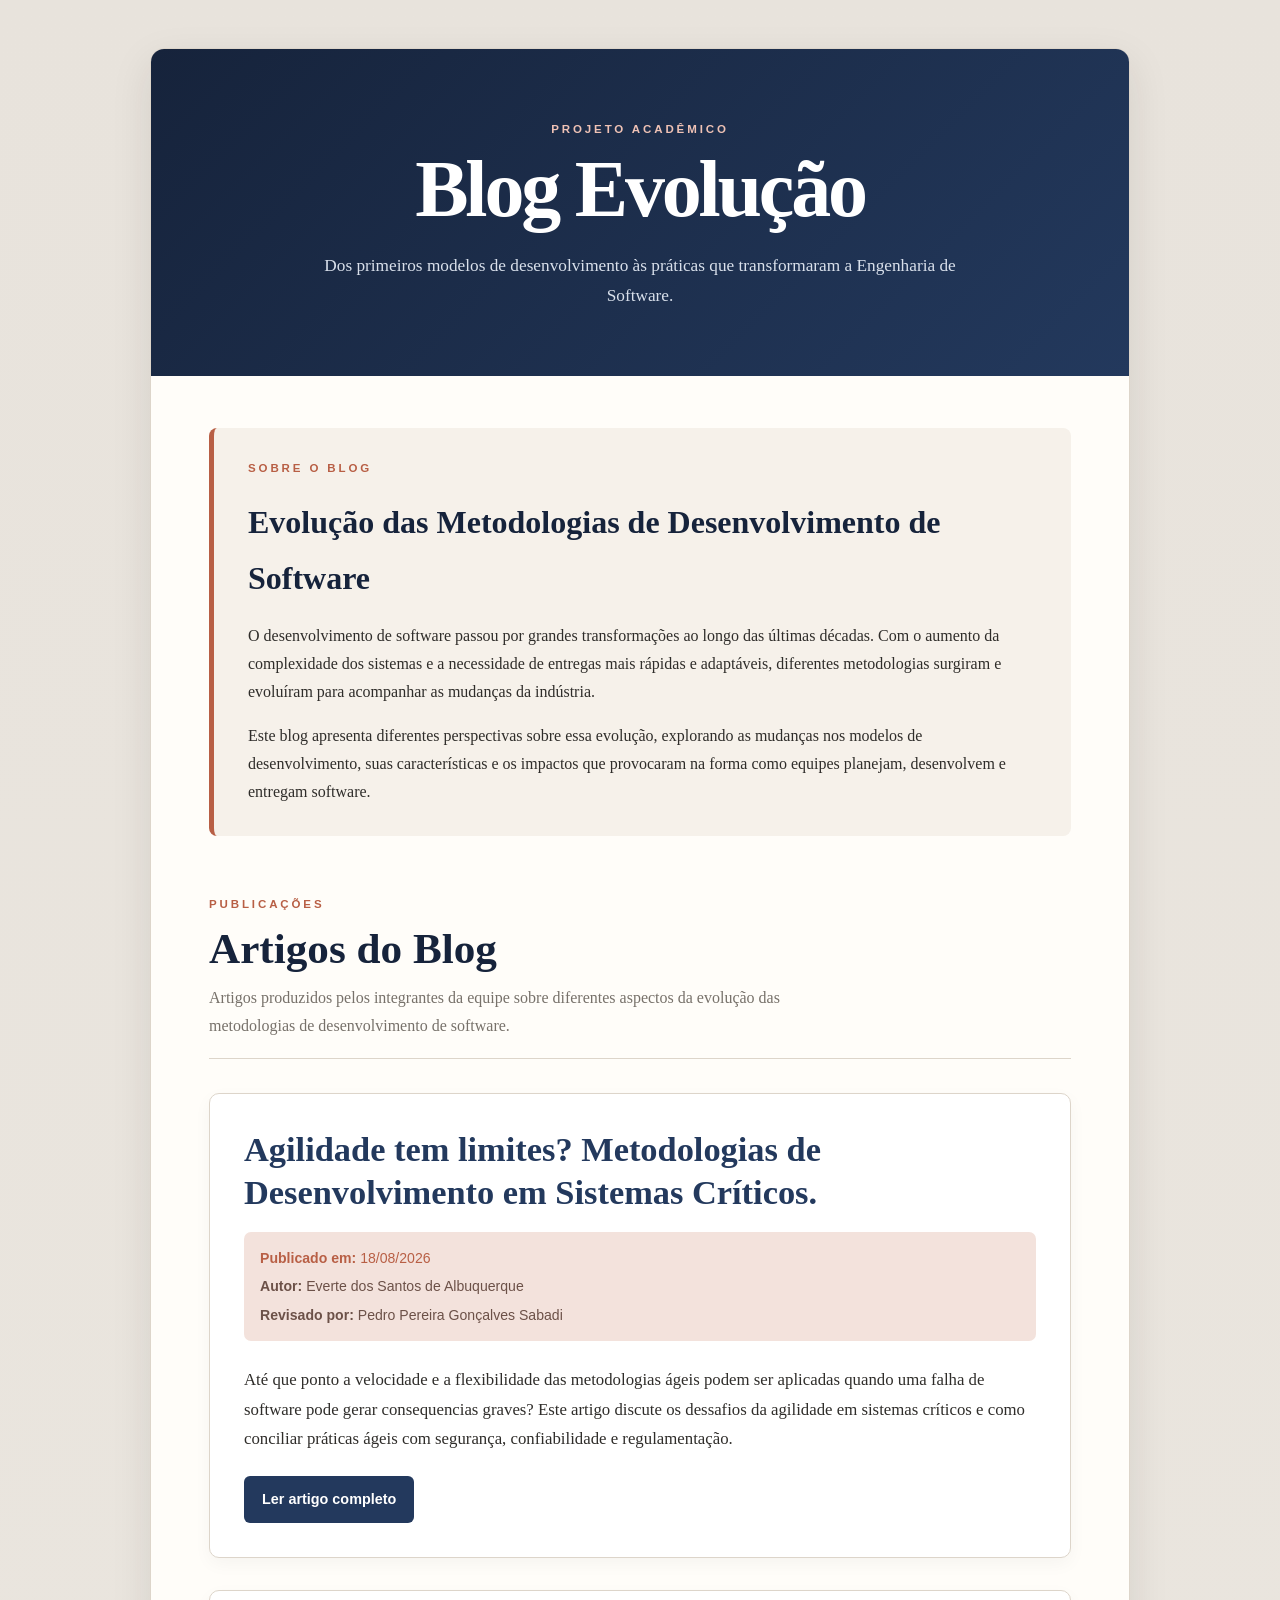
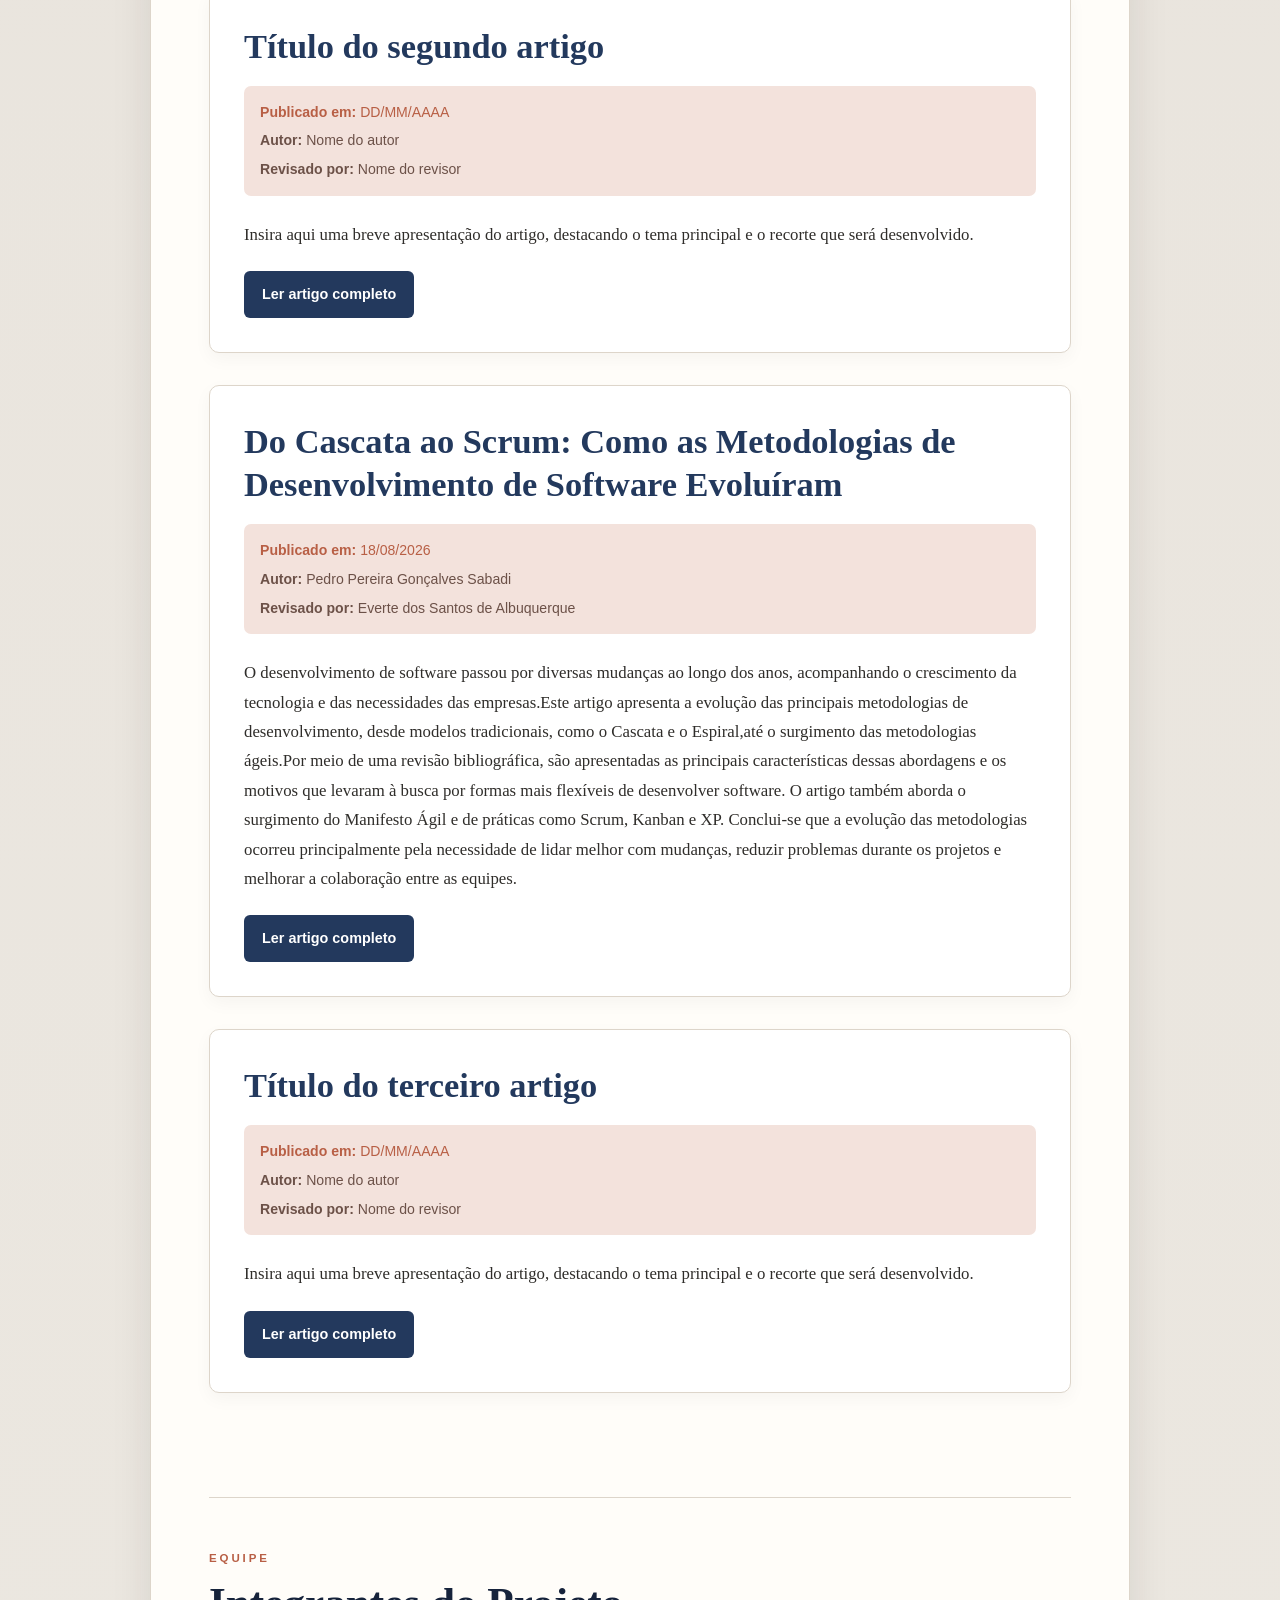
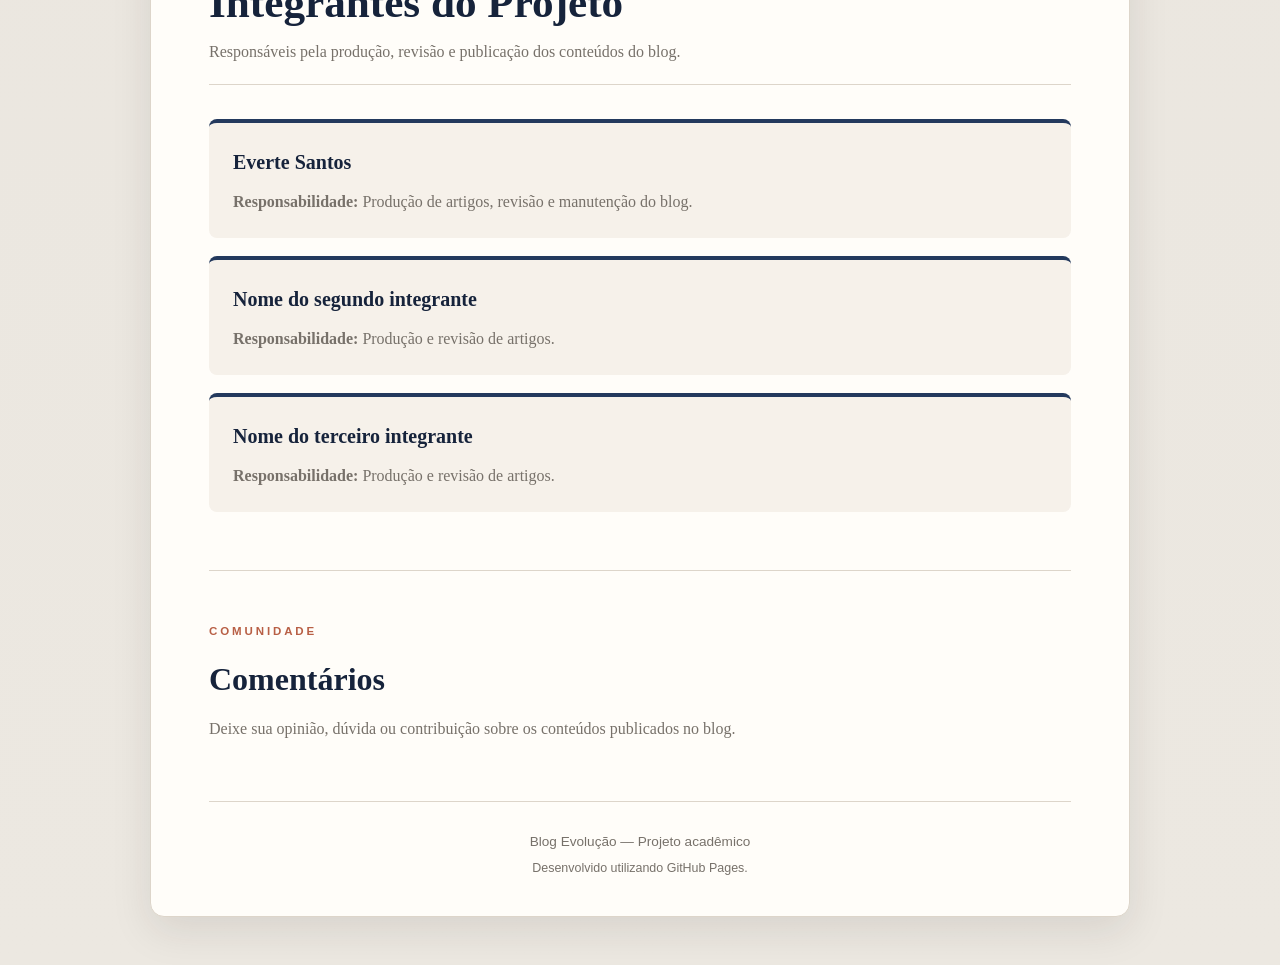
==== index.html @ e7ef8029 "Primeiro artigo" ====
<!DOCTYPE html>
<html lang="pt-BR">
<head>
    <meta charset="UTF-8">

    <meta
        name="viewport"
        content="width=device-width, initial-scale=1.0"
    >

    <meta
        name="description"
        content="Blog acadêmico sobre a evolução das metodologias de desenvolvimento de software."
    >

    <title>Blog Evolução</title>

    <link rel="stylesheet" href="style.css">
</head>

<body>

    <section class="bloco">

        <!-- CABEÇALHO PRINCIPAL -->

        <header class="cabecalho-principal">

            <p class="categoria">
                Projeto Acadêmico
            </p>

            <h1>
                Blog Evolução
            </h1>

            <p class="subtitulo">
                Dos primeiros modelos de desenvolvimento às práticas que
                transformaram a Engenharia de Software.
            </p>

        </header>


        <!-- SOBRE O BLOG -->

        <section class="resumo-blog">

            <p class="categoria">
                Sobre o Blog
            </p>

            <h2>
                Evolução das Metodologias de Desenvolvimento de Software
            </h2>

            <p>
                O desenvolvimento de software passou por grandes transformações
                ao longo das últimas décadas. Com o aumento da complexidade dos
                sistemas e a necessidade de entregas mais rápidas e adaptáveis,
                diferentes metodologias surgiram e evoluíram para acompanhar
                as mudanças da indústria.
            </p>

            <p>
                Este blog apresenta diferentes perspectivas sobre essa evolução,
                explorando as mudanças nos modelos de desenvolvimento, suas
                características e os impactos que provocaram na forma como
                equipes planejam, desenvolvem e entregam software.
            </p>

        </section>


        <!-- PUBLICAÇÕES -->

        <section class="publicacoes">

            <div class="titulo-secao">

                <p class="categoria">
                    Publicações
                </p>

                <h2>
                    Artigos do Blog
                </h2>

                <p>
                    Artigos produzidos pelos integrantes da equipe sobre
                    diferentes aspectos da evolução das metodologias de
                    desenvolvimento de software.
                </p>

            </div>


            <!-- ARTIGO 1 -->

            <article class="artigo">

                <h3>
                    Agilidade tem limites? Metodologias de Desenvolvimento em Sistemas Críticos.
                </h3>

                <div class="dados-publicacao">

                    <p class="data-publicacao">
                        <strong>Publicado em:</strong>
                        18/08/2026
                    </p>

                    <p>
                        <strong>Autor:</strong>
                        Everte dos Santos de Albuquerque
                    </p>

                    <p>
                        <strong>Revisado por:</strong>
                        Pedro Pereira Gonçalves Sabadi
                    </p>

                </div>

                <p class="resumo-artigo">
                    Até que ponto a velocidade e a flexibilidade das metodologias ágeis podem ser aplicadas 
                    quando uma falha de software pode gerar consequencias graves? Este artigo discute os dessafios
                    da agilidade em sistemas críticos e como conciliar práticas ágeis com segurança,
                    confiabilidade e regulamentação.
                </p>


                <details class="artigo-expansivel">

                    <summary>
                        Ler artigo completo
                    </summary>

                    <div class="conteudo-artigo">

                        <h4>Introdução</h4>

                        <p>
                            
                        </p>

                        <p>
                            O desenvolvimento de software foi transformado pelas metodologias ágeis ao propor ciclos
                            menores, colaboração entre equipes, entregas frequentes e maior capacidade de adaptação.
                            Todavia, quando falamos de sistemas críticos, há uma questão importante: até que ponto é
                            possível priorizar agilidade quando uma falha pode provocar consequências graves?

                            Sistemas presentes em aeronaves, equipamentos médicos, automóveis e infraestruturas industriais
                            exigem altos níveis de segurança e confiabilidade. Nesses contextos, ter uma entrega rápida não
                            é suficiente. É necessário analisar mudanças, realizar testes e documentação de acordo com o risco envolvido.
                        </p>


                        <h4>Do que são sistemas críticos?</h4>

                        <p>
                            São aqueles cuja falha pode causar consequências graves, como danos físicos, ambientais e econômicos.
                            Softwares responsáveis pelo controle de aeronaves, dispositivos médicos, sistemas ferroviários e determinadas
                            funções de veículos são alguns exemplos.
                        </p>

                        <p>
                            Heager e Nielse (2018) destacam aplicações como bombas de insulina, sistemas de controle de voo, airbags e sistemas
                            ferroviários quando o assunto é desenvolvimento de software crítico.

                            A diferença principal está nas consequências de uma falha. Quando um aplicativo comum apresenta erro, o usuário pode
                            enfrentar incovenientes ou perda de dados. Já em um sistema crítico, um erro pode colocar equipamentos, operações e até
                            vidas em risco. Por isso, confiabilidade, segurança e gerenciamento de riscos tornam-se requisitos fundamentais.
                        </p>

                        <h4>Agilidade e sistems críticos</h4>
                        
                        <p>
                            O Manifesto Ágil, publicado em 2001, estabeleceu valores como colaboração, adaptação às mudanças e entrega de software
                            funcionando. Princípios que contribuíram para tornar mais felxível e responsivo o desenvolvimento.

                            Porém, existem uma interpretação equivocada de que ser ágil significa simplesmente desenvolver mais rápido, ter pouca documentação
                            ou reduzir etapas do processo. O próprio Manifesto Ágil não determina a eliminação da documentação, mas valoriza o software funcionando
                            mais do que documentação abrangente.

                            Em sistemas críticos, essa distinção é fundamental. Qualquer alteração, aparentemente pequena pode exigir novos testes, análise de impacto
                            e atualiação de documentos.

                            Heager e Nielsen (2018), identificaram desafios principalmente relacionados a documentação de requisitos, ciclo de vida e testes ao analisarem
                            a aplicação do desenvolvimento ágil em sistemas críticos.

                            Isso gera um importante conflito: enquanto a agilidade busca facilitar mudanças e entrega frequentes, sistemas críticos exigem controle rigoroso
                            para garantir que essas mudanças não introduzam novos riscos.
                            
                        </p>

                        <h4>Segurança, normas e regulamentações</h4>

                        <p>
                            O desenvolvimento de sistemas críticos também precisa considerar normas específicas de cada setor.

                            Na aviação, a DO-178C estabelece diretrizes relacionadas ao desenvolvimento de software utilizado em sistemas e equipmanetos aeronáuticos. Na indústria
                            de automóveis, a ISO 26262 trata da segurança funcional de sistemas elétricos e eletrônicos em veículos.

                            Na área médica, a IEC 62304 estabelece processos para o ciclo de vida de software de dispositivos médicos, enquanto a IEC 61508 aborda segurança funcional
                            de sistemas elétricos, eletrônicos e eletrônicos programáveis relacionados à segurança. 

                            Essas exigências mostram por que uma metodologia utilizada em um sistema convencional não pode simplesmente ser transportada sem adaptações, para um ambiente
                            crítico
                        </p>


                        <h4>Conclusão</h4>

                        <p>
                            Ter métodos ágeis trouxe um importante avanço para a Engenharia de Software, principalmente em relação à adaptação, colaboração e desenvolvimento incremental.
                            Entretanto, sistmas críticos possuem características que exigem cuidados adicionais.

                            Isso não significa abandonar completamente a agilidade. Uma alternatinva é adptar suas práticas e combiná-las com processos rigorosos de segurança, validação e
                            documentação.

                            Portanto, a agilidade possui limites. Limites que aparecem quando a velocidade e flexibilidade começam a ameaçar características essenciais do sistema.
                            Em ambientes críticos, ser ágil é importante, mas ser seguro é indispensável.
                        </p>

                    </div>


                    <!-- REFERÊNCIAS -->

                    <div class="referencias-artigo">

                        <h4>
                            Referências
                        </h4>

                        <ol>

                            <li>
                            BECK, Kent et al. Manifesto for Agile Software Development. 2001. 
                            Manifesto for Agile Software Development.
                            </li>

                            <li>
                               HEEAGER, Lise Tordrup; NIELSEN, Peter Axel. A conceptual model of agile software 
                                development in a safety-critical context: A systematic literature review. Information 
                                and Software Technology, v. 103, p. 22–39, 2018. DOI: 10.1016/j.infsof.2018.06.004.
                            </li>

                        </ol>

                    </div>

                </details>

            </article>


            <!-- ARTIGO 2 -->

            <article class="artigo">

                <h3>
                    Título do segundo artigo
                </h3>

                <div class="dados-publicacao">

                    <p class="data-publicacao">
                        <strong>Publicado em:</strong>
                        DD/MM/AAAA
                    </p>

                    <p>
                        <strong>Autor:</strong>
                        Nome do autor
                    </p>

                    <p>
                        <strong>Revisado por:</strong>
                        Nome do revisor
                    </p>

                </div>

                <p class="resumo-artigo">
                    Insira aqui uma breve apresentação do artigo, destacando
                    o tema principal e o recorte que será desenvolvido.
                </p>


                <details class="artigo-expansivel">

                    <summary>
                        Ler artigo completo
                    </summary>

                    <div class="conteudo-artigo">

                        <h4>Introdução</h4>

                        <p>
                            Aqui começa o conteúdo completo do segundo artigo.
                        </p>

                        <p>
                            O texto poderá ser organizado utilizando diferentes
                            subtítulos para facilitar a leitura.
                        </p>


                        <h4>Desenvolvimento</h4>

                        <p>
                            Nesta área serão apresentadas as discussões,
                            explicações e análises relacionadas ao tema
                            desenvolvido pelo autor.
                        </p>

                        <p>
                            Também poderão ser utilizados exemplos, listas,
                            citações e outros elementos.
                        </p>


                        <h4>Conclusão</h4>

                        <p>
                            A conclusão deverá apresentar uma síntese das ideias
                            desenvolvidas durante o artigo.
                        </p>

                    </div>


                    <!-- REFERÊNCIAS -->

                    <div class="referencias-artigo">

                        <h4>
                            Referências
                        </h4>

                        <ol>

                            <li>
                                SOBRENOME, Nome.
                                <em>Título da obra</em>.
                                Local: Editora, ano.
                            </li>

                            <li>
                                SOBRENOME, Nome.
                                <em>Título da obra ou artigo</em>.
                                Disponível em: endereço da fonte.
                                Acesso em: DD mês AAAA.
                            </li>

                        </ol>

                    </div>

                </details>

            </article>


            <!-- ARTIGO 4 -->

            <article class="artigo">

                <h3>
                    Do Cascata ao Scrum: Como as Metodologias de Desenvolvimento de Software Evoluíram
                </h3>

                <div class="dados-publicacao">

                    <p class="data-publicacao">
                        <strong>Publicado em:</strong>
                        18/08/2026
                    </p>

                    <p>
                        <strong>Autor:</strong>
                        Pedro Pereira Gonçalves Sabadi
                    </p>

                    <p>
                        <strong>Revisado por:</strong>
                        Everte dos Santos de Albuquerque
                    </p>

                </div>

                <p class="resumo-artigo">
                    O desenvolvimento de software passou por diversas mudanças ao longo dos anos, acompanhando o 
                    crescimento da tecnologia e das necessidades das empresas.Este artigo apresenta a evolução das
                    principais metodologias de desenvolvimento, desde modelos tradicionais, como o Cascata e
                    o Espiral,até o surgimento das metodologias ágeis.Por meio de uma revisão bibliográfica, são
                    apresentadas as principais características dessas abordagens e os motivos que levaram à busca
                    por formas mais flexíveis de desenvolver software. O artigo também aborda o surgimento do
                    Manifesto Ágil e de práticas como Scrum, Kanban e XP. Conclui-se que a evolução das metodologias
                    ocorreu principalmente pela necessidade de lidar melhor com mudanças, reduzir problemas durante
                    os projetos e melhorar a colaboração entre as equipes.
                    
                </p>


                <details class="artigo-expansivel">

                    <summary>
                        Ler artigo completo
                    </summary>

                    <div class="conteudo-artigo">

                        <h4>Introdução</h4>

                        <p>
                            Você já parou para pensar em como os softwares eram desenvolvidos antes de existirem Scrum, Kanban e outras metodologias ágeis?
                            Hoje estamos acostumados a receber atualizações frequentes em aplicativos, sites e sistemas.
                            Mas o desenvolvimento de software nem sempre funcionou dessa maneira.Com o crescimento da tecnologia, ficou cada vez mais importante encontrar formas de organizar melhor o desenvolvimento de sistemas.
                            Foi nesse contexto que diferentes metodologias começaram a surgir, cada uma tentando resolver problemas encontrados nas anteriores.
                            Neste post, vamos entender um pouco dessa evolução e descobrir como saímos de modelos mais rígidos até chegar às metodologias ágeis.
                            
                        </p>

                        
                        <h4>Quando desenvolver software era seguir um plano</h4>

                        <p>
                            Nos primeiros anos da Engenharia de Software, uma das principais preocupações
                            era organizar o desenvolvimento de maneira previsível.Uma das abordagens que
                            ganhou destaque foi o Modelo Cascata.
                            
                            A ideia era relativamente simples: o projeto seguia uma sequência de etapas.
                            Primeiro acontecia o levantamento dos requisitos, depois o projeto, a 
                            implementação, os testes e, por fim, a entrega.
                            
                            Esse modelo ajudou a trazer organização para o desenvolvimento de software. O problema
                            aparecia quando alguma coisa precisava mudar no meio do projeto. Imagine uma empresa que
                            passa meses desenvolvendo um sistema e, perto da entrega, percebe que uma das funcionalidades
                            precisa ser modificada.
                            
                            Em um processo muito rígido, essa mudança pode gerar retrabalho e
                            aumentar o custo do projeto. Com o tempo, ficou claro que nem todos os projetos poderiam
                            ser planejados completamente antes de começar o desenvolvimento.
                        </p>

                        <h4>E quando o projeto precisava lidar com riscos?</h4>

                        <p>
                            Uma das respostas para esses problemas foi o Modelo Espiral, apresentado por Barry
                            Boehm em 1988. Diferentemente de uma sequência totalmente linear, o modelo espiral
                            trabalha em ciclos e dá bastante atenção à identificação e ao controle de riscos.
                            
                            A proposta de Boehm era utilizar uma abordagem orientada aos riscos para conduzir
                            o processo de desenvolvimento.Na prática, isso significa que a equipe poderia
                            analisar os principais problemas de um projeto durante seu desenvolvimento, em vez
                            de esperar até o final para descobrir que algo estava errado.

                            Essa ideia foi importante porque mostrou que o desenvolvimento poderia acontecer
                            de maneira mais adaptável.
                            
                        </p>

                        <h4>A grande mudança: o Manifesto Ágil</h4>

                        <p>
                            Mesmo com diferentes modelos sendo desenvolvidos, as necessidades das empresas
                            continuaram mudando. Projetos de software passaram a lidar com requisitos que
                            mudavam rapidamente, clientes que queriam participar mais do desenvolvimento e
                            mercados cada vez mais competitivos.

                            Em 2001, um grupo de profissionais de software se reuniu e criou o Manifesto para
                            Desenvolvimento Ágil de Software. O documento apresentou quatro valores que
                            colocavam maior importância em pessoas e interações, software 
                            funcionando, colaboração com o cliente e capacidade de responder às mudanças.

                            Isso representou uma mudança importante na maneira de pensar o desenvolvimento.
                            A ideia não era simplesmente abandonar planejamento ou documentação. O objetivo
                            era encontrar uma maneira mais flexível de trabalhar, principalmente em projetos
                            nos quais as necessidades poderiam mudar durante o caminho.
                        </p>

                        <h4>Então surgiram Scrum, Kanban e outras abordagens</h4>

                        <p>
                            A partir desse movimento, diferentes formas de aplicar os princípios ágeis
                            ganharam espaço.O Scrum, por exemplo, passou a organizar o trabalho em ciclos
                            chamados Sprints, permitindo que a equipe desenvolva e avalie partes do
                            produto de maneira frequente. Atualmente, Scrum é definido como um framework
                            para lidar com trabalhos complexos, e não como uma metodologia rígida que
                            determina todos os detalhes de como uma equipe deve trabalhar.

                            O Kanban, por outro lado, utiliza uma visualização do fluxo de trabalho para
                            ajudar a equipe a acompanhar o que precisa ser feito, o que está em andamento
                            e o que já foi concluído.

                            Já o Extreme Programming (XP) trouxe práticas voltadas principalmente para a
                            programação e para a qualidade do código.Apesar das diferenças, essas
                            abordagens possuem algo em comum: procuram tornar o desenvolvimento mais
                            adaptável e aproximar a equipe das necessidades reais do projeto.
                        </p>

                        <h4>Afinal, o Cascata deixou de existir?</h4>

                        <p>
                            Não necessariamente, é importante entender que a evolução das metodologias
                            não significa que uma abordagem simplesmente substituiu todas as anteriores.

                            Existem projetos em que requisitos precisam ser definidos com bastante
                            antecedência e mudanças são mais controladas. Nesses casos, uma abordagem
                            mais planejada pode fazer sentido.

                            Em outros projetos, principalmente aqueles em que os requisitos mudam
                            constantemente, uma abordagem ágil pode ser mais adequada.Por isso, conhecer
                            diferentes metodologias é mais importante do que simplesmente escolher a
                            metodologia considerada "mais moderna".
                        </p>

                        <h4>O que essa evolução nos mostra?</h4>

                        <p>
                            A história das metodologias de desenvolvimento de software mostra uma coisa
                            interessante: não existe uma única maneira perfeita de desenvolver software.

                            As metodologias foram evoluindo porque os problemas também mudaram. O Cascata
                            trouxe organização, o Espiral destacou a importância dos riscos e as abordagens
                            ágeis deram mais atenção à colaboração, às mudanças e às entregas frequentes.

                            Hoje, entender essa evolução ajuda quem está começando na área de tecnologia a
                            perceber que desenvolver software não envolve apenas escrever código. 
                            Também énecessário saber planejar, trabalhar em equipe, entender necessidades
                            e adaptar-se quando as coisas mudam.

                            No fim, talvez essa seja a principal lição dessa evolução: boas metodologias
                            não existem apenas para organizar o trabalho, mas para ajudar as pessoas a
                            desenvolverem soluções melhores para problemas reais.
                        </p>

                    </div>


                    <!-- REFERÊNCIAS -->

                    <div class="referencias-artigo">

                        <h4>
                            Referências
                        </h4>

                        <ol>

                            <li>
                                BECK, Kent et al. Manifesto for Agile Software Development. 2001. 
                                Manifesto for Agile Software Development.
                            </li>

                            <li>
                                SCHWABER, Ken; SUTHERLAND, Jeff. The Scrum Guide: The Definitive
                                Guide to Scrum: The Rules of the Game. 2020.
                            </li>

                            <li>
                                AGILE ALLIANCE. What is the Agile Manifesto? Disponível em: Agile
                                Alliance. Acesso em: 21 ago. 2026.
                            </li>

                        </ol>

                    </div>

                </details>

            </article>
             <article class="artigo">

                <h3>
                    Título do terceiro artigo
                </h3>

                <div class="dados-publicacao">

                    <p class="data-publicacao">
                        <strong>Publicado em:</strong>
                        DD/MM/AAAA
                    </p>

                    <p>
                        <strong>Autor:</strong>
                        Nome do autor
                    </p>

                    <p>
                        <strong>Revisado por:</strong>
                        Nome do revisor
                    </p>

                </div>

                <p class="resumo-artigo">
                    Insira aqui uma breve apresentação do artigo, destacando
                    o tema principal e o recorte que será desenvolvido.
                </p>


                <details class="artigo-expansivel">

                    <summary>
                        Ler artigo completo
                    </summary>

                    <div class="conteudo-artigo">

                        <h4>Introdução</h4>

                        <p>
                            Aqui começa o conteúdo completo do terceiro artigo.
                        </p>

                        <p>
                            O conteúdo poderá ser ampliado conforme o artigo
                            for desenvolvido e revisado.
                        </p>


                        <h4>Desenvolvimento</h4>

                        <p>
                            Esta área será utilizada para apresentar os
                            argumentos, conceitos e análises centrais
                            da publicação.
                        </p>

                        <p>
                            Novos parágrafos e subtítulos poderão ser
                            acrescentados livremente.
                        </p>


                        <h4>Conclusão</h4>

                        <p>
                            A conclusão deverá apresentar os principais
                            resultados ou reflexões desenvolvidos no texto.
                        </p>

                    </div>


                    <!-- REFERÊNCIAS -->

                    <div class="referencias-artigo">

                        <h4>
                            Referências
                        </h4>

                        <ol>

                            <li>
                                SOBRENOME, Nome.
                                <em>Título da obra</em>.
                                Local: Editora, ano.
                            </li>

                            <li>
                                SOBRENOME, Nome.
                                <em>Título da obra ou artigo</em>.
                                Disponível em: endereço da fonte.
                                Acesso em: DD mês AAAA.
                            </li>

                        </ol>

                    </div>

                </details>

            </article>


        </section>


        <!-- EQUIPE -->

        <section class="equipe">

            <div class="titulo-secao">

                <p class="categoria">
                    Equipe
                </p>

                <h2>
                    Integrantes do Projeto
                </h2>

                <p>
                    Responsáveis pela produção, revisão e publicação
                    dos conteúdos do blog.
                </p>

            </div>


            <div class="lista-equipe">

                <div class="integrante">

                    <h3>
                        Everte Santos
                    </h3>

                    <p>
                        <strong>Responsabilidade:</strong>
                        Produção de artigos, revisão e manutenção do blog.
                    </p>

                </div>


                <div class="integrante">

                    <h3>
                        Nome do segundo integrante
                    </h3>

                    <p>
                        <strong>Responsabilidade:</strong>
                        Produção e revisão de artigos.
                    </p>

                </div>


                <div class="integrante">

                    <h3>
                        Nome do terceiro integrante
                    </h3>

                    <p>
                        <strong>Responsabilidade:</strong>
                        Produção e revisão de artigos.
                    </p>

                </div>

            </div>

        </section>


        <!-- COMENTÁRIOS -->

        <section class="comentarios">

            <div class="cabecalho-comentarios">

                <p class="categoria">
                    Comunidade
                </p>

                <h2>
                    Comentários
                </h2>

                <p>
                    Deixe sua opinião, dúvida ou contribuição sobre
                    os conteúdos publicados no blog.
                </p>

            </div>


            <script
                src="https://giscus.app/client.js"
                data-repo="blogevolucao/blogevolucao.github.io"
                data-repo-id="R_kgDOTmVFRw"
                data-category="General"
                data-category-id="DIC_kwDOTmVFR84DDloT"
                data-mapping="pathname"
                data-strict="0"
                data-reactions-enabled="1"
                data-emit-metadata="1"
                data-input-position="top"
                data-theme="light"
                data-lang="pt"
                crossorigin="anonymous"
                async>
            </script>

        </section>


        <!-- RODAPÉ -->

        <footer class="rodape">

            <p>
                Blog Evolução — Projeto acadêmico
            </p>

            <p class="rodape-secundario">
                Desenvolvido utilizando GitHub Pages.
            </p>

        </footer>

    </section>


    <!-- ============================= -->
    <!-- JAVASCRIPT -->
    <!-- ============================= -->

    <script>

        const artigos = document.querySelectorAll(".artigo-expansivel");


        artigos.forEach(function (artigo) {

            const botao = artigo.querySelector("summary");


            artigo.addEventListener("toggle", function () {

                if (artigo.open) {

                    botao.textContent = "Mostrar menos";

                } else {

                    botao.textContent = "Ler artigo completo";

                }

            });

        });

    </script>

</body>
</html>
---- style.css ----
* {
    box-sizing: border-box;
    margin: 0;
    padding: 0;
}

:root {
    --background: #ece8e1;
    --paper: #fffdf9;

    --primary: #23395d;
    --secondary: #16233b;

    --accent: #b85f45;
    --accent-soft: #f3e2dc;

    --text: #2f2d2a;
    --muted: #77716a;

    --border: #ddd5ca;
    --highlight: #f6f1ea;

    --shadow: rgba(36, 31, 27, 0.10);
}

html {
    scroll-behavior: smooth;
}

body {
    background:
        linear-gradient(
            180deg,
            #e8e3dc 0%,
            var(--background) 100%
        );

    color: var(--text);

    font-family:
        Georgia,
        "Times New Roman",
        serif;

    line-height: 1.75;

    min-height: 100vh;

    padding: 48px 18px;
}


/* CONTAINER PRINCIPAL */

.bloco {
    background-color: var(--paper);

    border: 1px solid var(--border);

    border-radius: 14px;

    box-shadow:
        0 14px 40px var(--shadow);

    margin: 0 auto;

    max-width: 980px;

    overflow: hidden;
}


/* CABEÇALHO */

.cabecalho-principal {
    background:
        linear-gradient(
            135deg,
            var(--secondary),
            var(--primary)
        );

    color: white;

    padding: 70px 64px 64px;

    text-align: center;
}

.cabecalho-principal .categoria {
    color: #efc2b5;
}

.cabecalho-principal h1 {
    font-size:
        clamp(3rem, 7vw, 5rem);

    letter-spacing: -0.04em;

    line-height: 1;

    margin-bottom: 22px;
}

.subtitulo {
    color: #d9e0eb;

    font-size: 1.08rem;

    margin: 0 auto;

    max-width: 650px;
}


/* CATEGORIA */

.categoria {
    color: var(--accent);

    font-family:
        Arial,
        Helvetica,
        sans-serif;

    font-size: 0.72rem;

    font-weight: 700;

    letter-spacing: 0.18rem;

    margin-bottom: 10px;

    text-transform: uppercase;
}


/* MARGENS INTERNAS */

.resumo-blog,
.publicacoes,
.equipe,
.comentarios,
.rodape {
    margin-left: 58px;

    margin-right: 58px;
}


/* SOBRE O BLOG */

.resumo-blog {
    background-color: var(--highlight);

    border-left:
        5px solid var(--accent);

    border-radius: 8px;

    margin-top: 52px;

    padding: 30px 34px;
}

.resumo-blog h2 {
    color: var(--secondary);

    font-size: 2rem;

    margin-bottom: 16px;
}

.resumo-blog p {
    margin-bottom: 16px;
}

.resumo-blog p:last-child {
    margin-bottom: 0;
}


/* TÍTULO DAS SEÇÕES */

.titulo-secao {
    border-bottom:
        1px solid var(--border);

    margin-bottom: 34px;

    padding-bottom: 18px;
}

.titulo-secao h2 {
    color: var(--secondary);

    font-size:
        clamp(2rem, 4vw, 2.7rem);

    line-height: 1.15;

    margin-bottom: 10px;
}

.titulo-secao > p:last-child {
    color: var(--muted);

    max-width: 650px;
}


/* PUBLICAÇÕES */

.publicacoes {
    margin-top: 58px;

    padding-bottom: 10px;
}


/* ARTIGO */

.artigo {
    background-color: white;

    border:
        1px solid var(--border);

    border-radius: 10px;

    box-shadow:
        0 6px 18px rgba(0, 0, 0, 0.04);

    margin-bottom: 32px;

    padding: 34px;

    transition:
        transform 0.2s ease,
        box-shadow 0.2s ease;
}

.artigo:hover {
    box-shadow:
        0 12px 26px rgba(0, 0, 0, 0.07);

    transform:
        translateY(-2px);
}

.artigo h3 {
    color: var(--primary);

    font-size:
        clamp(1.6rem, 3vw, 2.15rem);

    line-height: 1.25;

    margin-bottom: 18px;
}


/* DADOS DO ARTIGO */

.dados-publicacao {
    background-color:
        var(--accent-soft);

    border-radius: 7px;

    color: #6c5148;

    display: grid;

    font-family:
        Arial,
        Helvetica,
        sans-serif;

    font-size: 0.88rem;

    gap: 4px;

    margin-bottom: 24px;

    padding: 14px 16px;
}

.dados-publicacao p {
    margin: 0;
}

.data-publicacao {
    color: var(--accent);
}


/* RESUMO */

.resumo-artigo {
    font-size: 1.05rem;

    font-weight: 500;

    margin-bottom: 22px;
}


/* ARTIGO EXPANSÍVEL */

.artigo-expansivel {
    margin-top: 20px;
}


/* BOTÃO */

.artigo-expansivel summary {
    background-color:
        var(--primary);

    border: none;

    border-radius: 6px;

    color: white;

    cursor: pointer;

    display: inline-flex;

    align-items: center;

    justify-content: center;

    font-family:
        Arial,
        Helvetica,
        sans-serif;

    font-size: 0.9rem;

    font-weight: 700;

    list-style: none;

    min-width: 170px;

    padding: 11px 18px;

    user-select: none;

    transition:
        background-color 0.2s ease,
        transform 0.2s ease,
        box-shadow 0.2s ease;
}

.artigo-expansivel summary::-webkit-details-marker {
    display: none;
}

.artigo-expansivel summary::marker {
    display: none;
}

.artigo-expansivel summary:hover {
    background-color:
        var(--secondary);

    box-shadow:
        0 5px 12px rgba(0, 0, 0, 0.10);

    transform:
        translateY(-1px);
}


/* BOTÃO ABERTO */

.artigo-expansivel[open] summary {
    background-color:
        var(--accent);
}

.artigo-expansivel[open] summary:hover {
    background-color:
        #984b36;
}


/* CONTEÚDO */

.conteudo-artigo {
    border-top:
        1px solid var(--border);

    color: var(--text);

    font-size: 1.02rem;

    margin-top: 30px;

    padding-top: 28px;
}

.conteudo-artigo p {
    margin-bottom: 18px;
}

.conteudo-artigo h4 {
    color:
        var(--secondary);

    font-size: 1.3rem;

    margin:
        28px 0 12px;
}

.conteudo-artigo h4:first-child {
    margin-top: 0;
}

.conteudo-artigo ul,
.conteudo-artigo ol {
    margin:
        0 0 20px 26px;
}

.conteudo-artigo li {
    margin-bottom: 7px;
}


/* REFERÊNCIAS */

.referencias-artigo {
    background-color:
        var(--highlight);

    border-top:
        1px solid var(--border);

    border-radius:
        0 0 7px 7px;

    margin-top: 34px;

    padding: 22px 24px;
}

.referencias-artigo h4 {
    color:
        var(--secondary);

    font-family:
        Arial,
        Helvetica,
        sans-serif;

    font-size: 0.95rem;

    letter-spacing: 0.04rem;

    margin-bottom: 14px;

    text-transform: uppercase;
}

.referencias-artigo ol {
    color:
        var(--muted);

    font-size: 0.9rem;

    margin-left: 20px;
}

.referencias-artigo li {
    margin-bottom: 12px;
}

.referencias-artigo li:last-child {
    margin-bottom: 0;
}


/* EQUIPE */

.equipe {
    border-top:
        1px solid var(--border);

    margin-top: 62px;

    padding-top: 50px;
}

.lista-equipe {
    display: grid;

    gap: 18px;
}

.integrante {
    background-color:
        var(--highlight);

    border-radius: 8px;

    border-top:
        4px solid var(--primary);

    padding: 22px 24px;
}

.integrante h3 {
    color:
        var(--secondary);

    font-size: 1.25rem;

    margin-bottom: 8px;
}

.integrante p {
    color:
        var(--muted);
}


/* COMENTÁRIOS */

.comentarios {
    border-top:
        1px solid var(--border);

    margin-top: 58px;

    padding-top: 50px;
}

.cabecalho-comentarios {
    margin-bottom: 28px;
}

.cabecalho-comentarios h2 {
    color:
        var(--secondary);

    font-size: 2rem;

    margin-bottom: 8px;
}

.cabecalho-comentarios > p:last-child {
    color:
        var(--muted);

    max-width: 650px;
}


/* RODAPÉ */

.rodape {
    border-top:
        1px solid var(--border);

    color:
        var(--muted);

    font-family:
        Arial,
        Helvetica,
        sans-serif;

    font-size: 0.85rem;

    margin-top: 58px;

    padding:
        28px 0 36px;

    text-align: center;
}

.rodape-secundario {
    font-size: 0.78rem;

    margin-top: 4px;
}


/* RESPONSIVIDADE */

@media (max-width: 760px) {

    body {
        padding: 0;
    }

    .bloco {
        border: 0;

        border-radius: 0;

        box-shadow: none;

        max-width: 100%;
    }

    .cabecalho-principal {
        padding:
            54px 24px 48px;
    }

    .cabecalho-principal h1 {
        font-size: 3rem;
    }

    .resumo-blog,
    .publicacoes,
    .equipe,
    .comentarios,
    .rodape {
        margin-left: 22px;

        margin-right: 22px;
    }

    .resumo-blog {
        margin-top: 32px;

        padding: 24px;
    }

    .artigo {
        padding:
            24px 22px;
    }

    .titulo-secao h2 {
        font-size: 2rem;
    }

    .dados-publicacao {
        font-size: 0.84rem;
    }

    .artigo-expansivel summary {
        width: 100%;
    }

    .referencias-artigo {
        padding: 18px;
    }
}
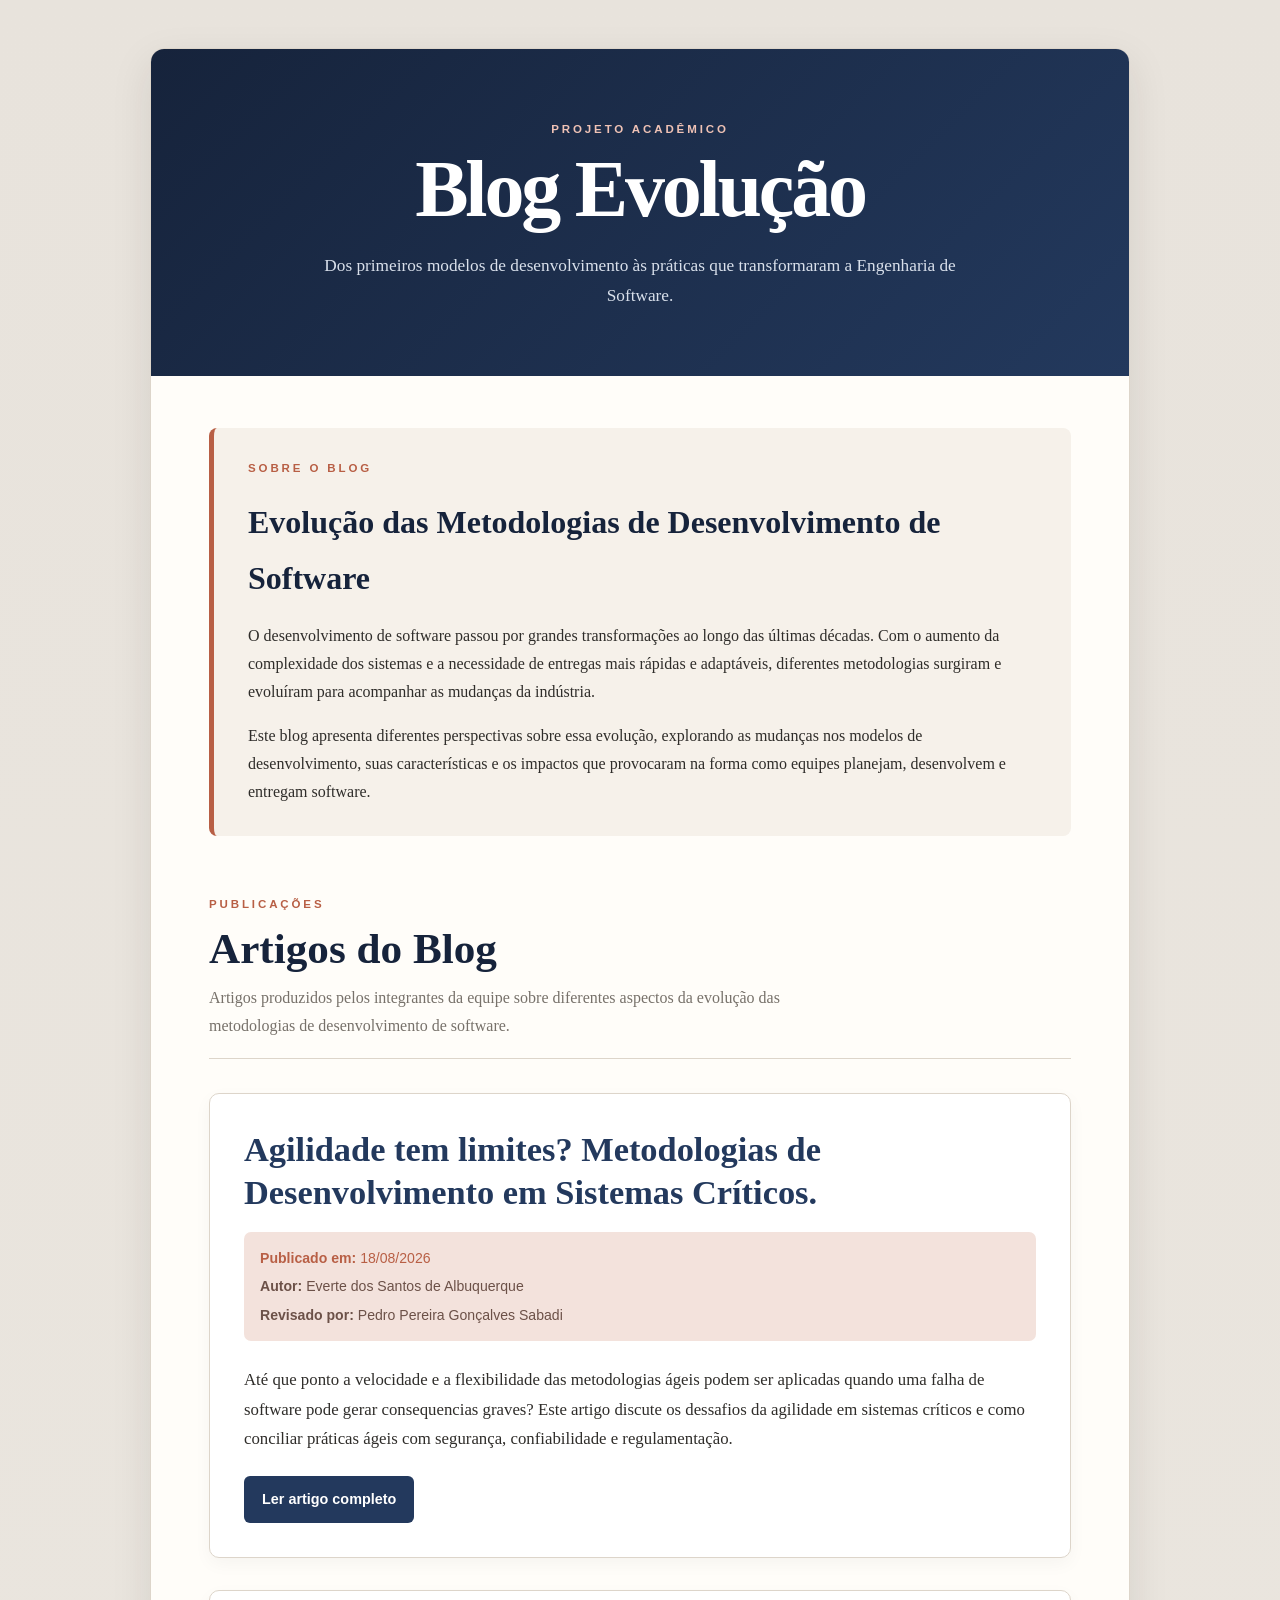
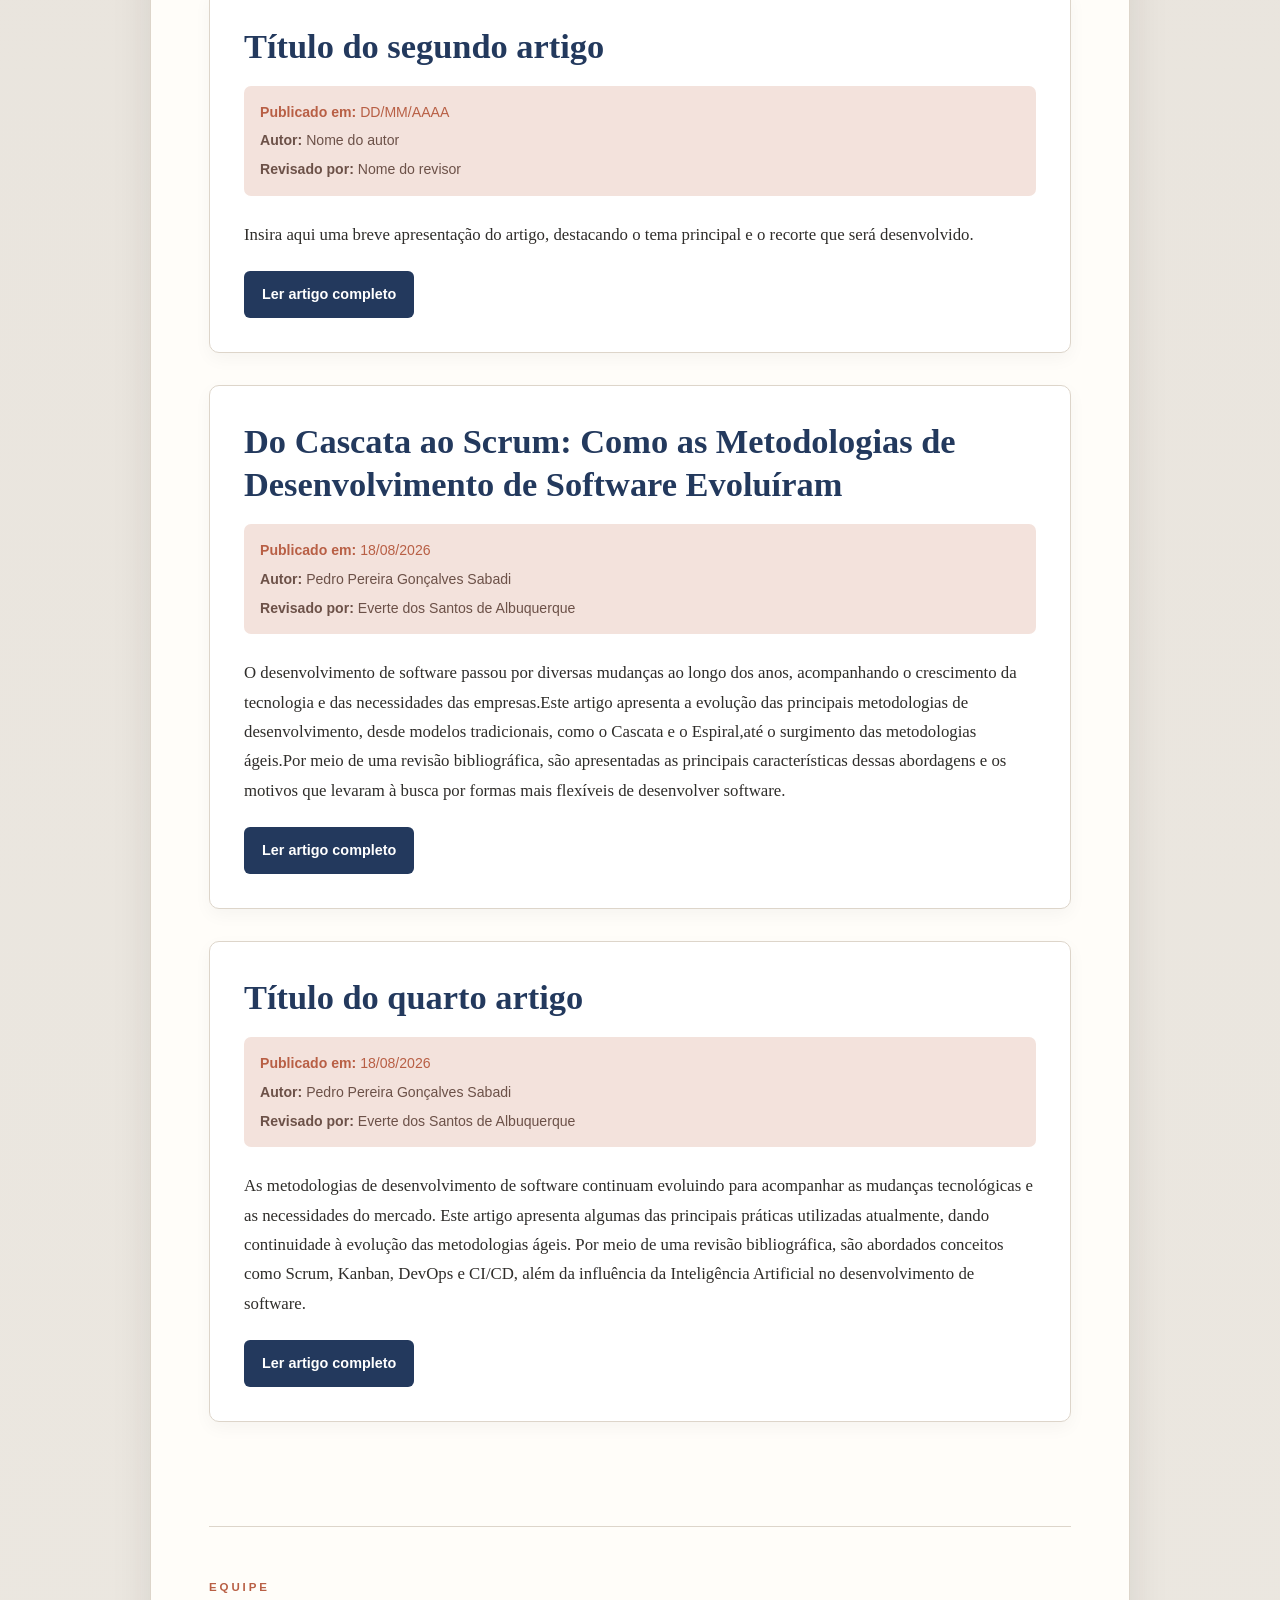
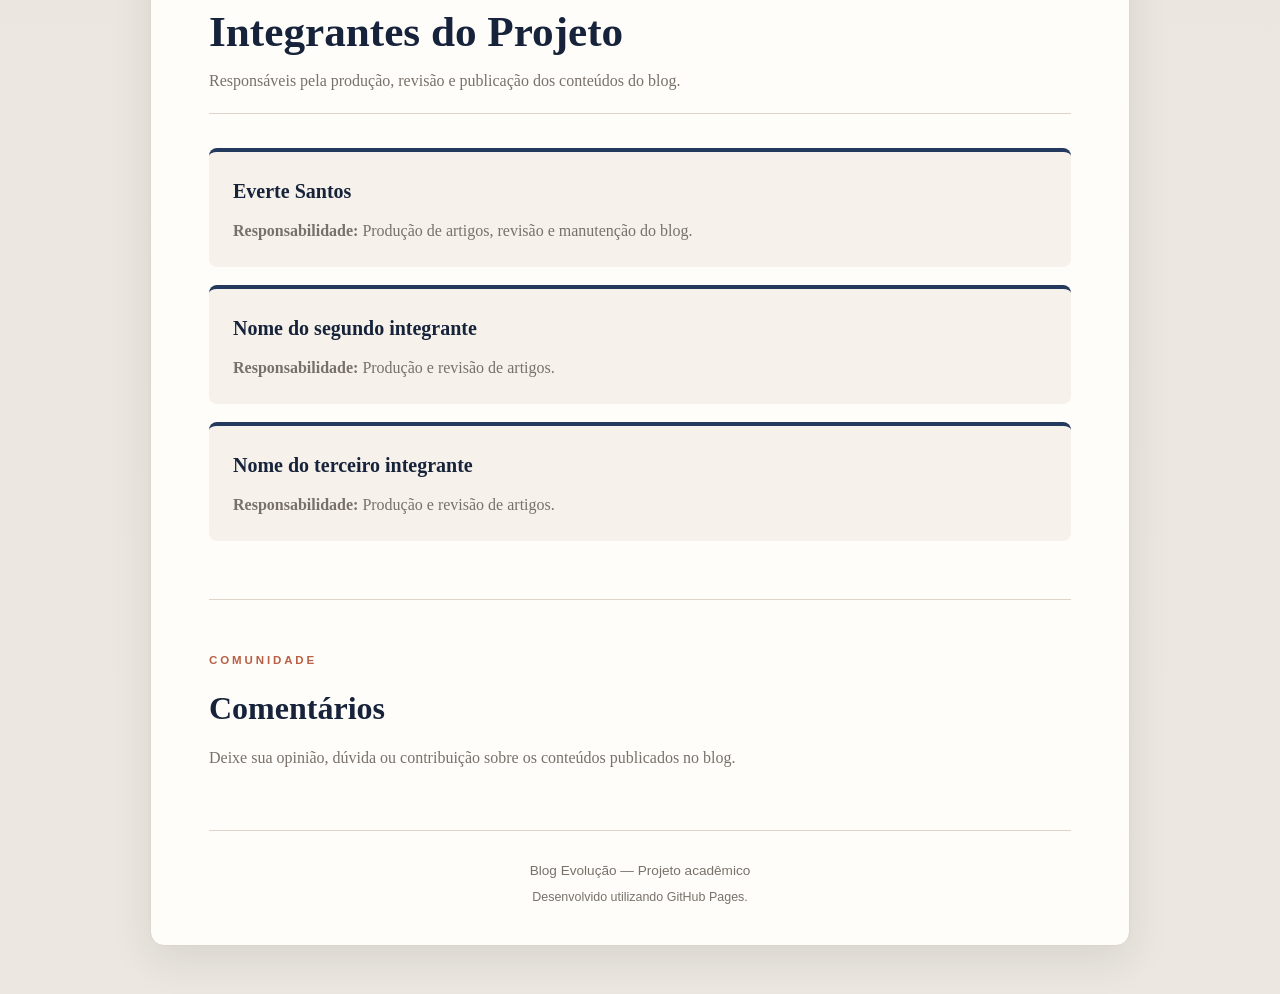
==== commit 3a80908a: "Segundo artigo" ====
--- a/index.html
+++ b/index.html
@@ -365,7 +365,7 @@
             </article>
 
 
-            <!-- ARTIGO 4 -->
+            <!-- ARTIGO 3 -->
 
             <article class="artigo">
 
@@ -398,10 +398,7 @@
                     principais metodologias de desenvolvimento, desde modelos tradicionais, como o Cascata e
                     o Espiral,até o surgimento das metodologias ágeis.Por meio de uma revisão bibliográfica, são
                     apresentadas as principais características dessas abordagens e os motivos que levaram à busca
-                    por formas mais flexíveis de desenvolver software. O artigo também aborda o surgimento do
-                    Manifesto Ágil e de práticas como Scrum, Kanban e XP. Conclui-se que a evolução das metodologias
-                    ocorreu principalmente pela necessidade de lidar melhor com mudanças, reduzir problemas durante
-                    os projetos e melhorar a colaboração entre as equipes.
+                    por formas mais flexíveis de desenvolver software.
                     
                 </p>
 
@@ -417,126 +414,87 @@
                         <h4>Introdução</h4>
 
                         <p>
-                            Você já parou para pensar em como os softwares eram desenvolvidos antes de existirem Scrum, Kanban e outras metodologias ágeis?
-                            Hoje estamos acostumados a receber atualizações frequentes em aplicativos, sites e sistemas.
-                            Mas o desenvolvimento de software nem sempre funcionou dessa maneira.Com o crescimento da tecnologia, ficou cada vez mais importante encontrar formas de organizar melhor o desenvolvimento de sistemas.
-                            Foi nesse contexto que diferentes metodologias começaram a surgir, cada uma tentando resolver problemas encontrados nas anteriores.
-                            Neste post, vamos entender um pouco dessa evolução e descobrir como saímos de modelos mais rígidos até chegar às metodologias ágeis.
+                            Você já parou para pensar em como os softwares eram desenvolvidos antes de existirem 
+                            Scrum, Kanban e outras metodologias ágeis? Hoje estamos acostumados a receber atualizações
+                            frequentes em aplicativos, sites e sistemas. Mas o desenvolvimento de software nem sempre
+                            funcionou dessa maneira.Com o crescimento da tecnologia, ficou cada vez mais importante
+                            encontrar formas de organizar melhor o desenvolvimento de sistemas. Foi nesse contexto que
+                            diferentes metodologias começaram a surgir, cada uma tentando resolver problemas encontrados
+                            nas anteriores.
+                            Neste post, vamos entender um pouco dessa evolução e descobrir como saímos de modelos mais
+                            rígidos até chegar às metodologias ágeis.
                             
                         </p>
 
                         
-                        <h4>Quando desenvolver software era seguir um plano</h4>
-
-                        <p>
-                            Nos primeiros anos da Engenharia de Software, uma das principais preocupações
-                            era organizar o desenvolvimento de maneira previsível.Uma das abordagens que
-                            ganhou destaque foi o Modelo Cascata.
-                            
-                            A ideia era relativamente simples: o projeto seguia uma sequência de etapas.
-                            Primeiro acontecia o levantamento dos requisitos, depois o projeto, a 
-                            implementação, os testes e, por fim, a entrega.
-                            
-                            Esse modelo ajudou a trazer organização para o desenvolvimento de software. O problema
-                            aparecia quando alguma coisa precisava mudar no meio do projeto. Imagine uma empresa que
-                            passa meses desenvolvendo um sistema e, perto da entrega, percebe que uma das funcionalidades
-                            precisa ser modificada.
-                            
-                            Em um processo muito rígido, essa mudança pode gerar retrabalho e
-                            aumentar o custo do projeto. Com o tempo, ficou claro que nem todos os projetos poderiam
-                            ser planejados completamente antes de começar o desenvolvimento.
-                        </p>
-
-                        <h4>E quando o projeto precisava lidar com riscos?</h4>
-
-                        <p>
-                            Uma das respostas para esses problemas foi o Modelo Espiral, apresentado por Barry
-                            Boehm em 1988. Diferentemente de uma sequência totalmente linear, o modelo espiral
-                            trabalha em ciclos e dá bastante atenção à identificação e ao controle de riscos.
-                            
-                            A proposta de Boehm era utilizar uma abordagem orientada aos riscos para conduzir
-                            o processo de desenvolvimento.Na prática, isso significa que a equipe poderia
-                            analisar os principais problemas de um projeto durante seu desenvolvimento, em vez
-                            de esperar até o final para descobrir que algo estava errado.
-
-                            Essa ideia foi importante porque mostrou que o desenvolvimento poderia acontecer
-                            de maneira mais adaptável.
-                            
-                        </p>
-
-                        <h4>A grande mudança: o Manifesto Ágil</h4>
-
-                        <p>
-                            Mesmo com diferentes modelos sendo desenvolvidos, as necessidades das empresas
-                            continuaram mudando. Projetos de software passaram a lidar com requisitos que
-                            mudavam rapidamente, clientes que queriam participar mais do desenvolvimento e
-                            mercados cada vez mais competitivos.
-
-                            Em 2001, um grupo de profissionais de software se reuniu e criou o Manifesto para
-                            Desenvolvimento Ágil de Software. O documento apresentou quatro valores que
-                            colocavam maior importância em pessoas e interações, software 
-                            funcionando, colaboração com o cliente e capacidade de responder às mudanças.
-
-                            Isso representou uma mudança importante na maneira de pensar o desenvolvimento.
-                            A ideia não era simplesmente abandonar planejamento ou documentação. O objetivo
-                            era encontrar uma maneira mais flexível de trabalhar, principalmente em projetos
-                            nos quais as necessidades poderiam mudar durante o caminho.
-                        </p>
-
-                        <h4>Então surgiram Scrum, Kanban e outras abordagens</h4>
-
-                        <p>
-                            A partir desse movimento, diferentes formas de aplicar os princípios ágeis
-                            ganharam espaço.O Scrum, por exemplo, passou a organizar o trabalho em ciclos
-                            chamados Sprints, permitindo que a equipe desenvolva e avalie partes do
-                            produto de maneira frequente. Atualmente, Scrum é definido como um framework
-                            para lidar com trabalhos complexos, e não como uma metodologia rígida que
-                            determina todos os detalhes de como uma equipe deve trabalhar.
-
-                            O Kanban, por outro lado, utiliza uma visualização do fluxo de trabalho para
-                            ajudar a equipe a acompanhar o que precisa ser feito, o que está em andamento
-                            e o que já foi concluído.
-
-                            Já o Extreme Programming (XP) trouxe práticas voltadas principalmente para a
-                            programação e para a qualidade do código.Apesar das diferenças, essas
-                            abordagens possuem algo em comum: procuram tornar o desenvolvimento mais
-                            adaptável e aproximar a equipe das necessidades reais do projeto.
+                        <h4>O Modelo Cascata</h4>
+
+                        <p>
+                            Uma das primeiras abordagens conhecidas foi o Modelo Cascata. Nele, o projeto seguia
+                            etapas em uma ordem definida: requisitos, planejamento, desenvolvimento, testes e entrega.
+                            
+                            Esse modelo trouxe organização para os projetos, mas apresentava dificuldades quando era
+                            necessário realizar mudanças depois que o desenvolvimento já havia começado.
+                        </p>
+
+                        <h4>O Modelo Espiral</h4>
+
+                        <p>
+                            Com o tempo, surgiram novas propostas, como o Modelo Espiral, apresentado por Barry
+                            Boehm em 1988.
+                            
+                            Diferentemente do Cascata, o desenvolvimento acontecia em ciclos, dando maior atenção
+                            à identificação e ao controle dos riscos. Essa abordagem ajudou a mostrar que os
+                            projetos poderiam ser desenvolvidos de maneira mais flexível.
+                            
+                        </p>
+
+                        <h4>O surgimento das metodologias ágeis</h4>
+
+                        <p>
+                            As necessidades da indústria continuaram mudando. Os projetos passaram a exigir mais
+                            rapidez e maior capacidade de adaptação.
+                            
+                            Em 2001, foi criado o Manifesto Ágil, que valorizou aspectos como a colaboração entre
+                            as pessoas, o software funcionando e a capacidade de responder às mudanças.A partir
+                            desse movimento, abordagens como Scrum, Kanban e XP ganharam espaço.
+                        </p>
+
+                        <h4>Scrum, Kanban e XP</h4>
+
+                        <p>
+                            O Scrum organiza o trabalho em ciclos chamados Sprints, permitindo que a equipe desenvolva
+                            e avalie partes do produto com frequência.
+
+                            O Kanban utiliza uma representação visual das tarefas, como:
+                            A fazer → Em andamento → Concluído
+
+                            Já o Extreme Programming (XP) apresenta práticas voltadas principalmente para a programação
+                            e a qualidade do código. Apesar das diferenças, essas abordagens procuram tornar o
+                            desenvolvimento mais flexível e facilitar a adaptação às mudanças.
                         </p>
 
                         <h4>Afinal, o Cascata deixou de existir?</h4>
 
                         <p>
-                            Não necessariamente, é importante entender que a evolução das metodologias
-                            não significa que uma abordagem simplesmente substituiu todas as anteriores.
-
-                            Existem projetos em que requisitos precisam ser definidos com bastante
-                            antecedência e mudanças são mais controladas. Nesses casos, uma abordagem
-                            mais planejada pode fazer sentido.
-
-                            Em outros projetos, principalmente aqueles em que os requisitos mudam
-                            constantemente, uma abordagem ágil pode ser mais adequada.Por isso, conhecer
-                            diferentes metodologias é mais importante do que simplesmente escolher a
-                            metodologia considerada "mais moderna".
-                        </p>
-
-                        <h4>O que essa evolução nos mostra?</h4>
-
-                        <p>
-                            A história das metodologias de desenvolvimento de software mostra uma coisa
-                            interessante: não existe uma única maneira perfeita de desenvolver software.
-
-                            As metodologias foram evoluindo porque os problemas também mudaram. O Cascata
-                            trouxe organização, o Espiral destacou a importância dos riscos e as abordagens
-                            ágeis deram mais atenção à colaboração, às mudanças e às entregas frequentes.
-
-                            Hoje, entender essa evolução ajuda quem está começando na área de tecnologia a
-                            perceber que desenvolver software não envolve apenas escrever código. 
-                            Também énecessário saber planejar, trabalhar em equipe, entender necessidades
-                            e adaptar-se quando as coisas mudam.
-
-                            No fim, talvez essa seja a principal lição dessa evolução: boas metodologias
-                            não existem apenas para organizar o trabalho, mas para ajudar as pessoas a
-                            desenvolverem soluções melhores para problemas reais.
+                            Não necessariamente, a evolução das metodologias não significa que uma abordagem 
+                            simplesmente substituiu todas as outras. Dependendo do projeto, uma metodologia 
+                            mais tradicional ainda pode fazer sentido.
+
+                            O mais importante é entender que não existe uma única metodologia perfeita para
+                            todos os projetos.
+                        </p>
+
+                        <h4>O que podemos aprender com essa evolução?</h4>
+
+                        <p>
+                            A evolução das metodologias mostra que o desenvolvimento de software mudou conforme
+                            os problemas e as necessidades das equipes também mudaram. O Cascata trouxe
+                            organização, o Espiral deu mais atenção aos riscos e as metodologias ágeis aumentaram
+                            a flexibilidade e a colaboração.
+
+                            No final, todas essas mudanças têm um objetivo em comum: encontrar maneiras melhores 
+                            de desenvolver software e criar soluções para problemas reais.
                         </p>
 
                     </div>
@@ -553,8 +511,13 @@
                         <ol>
 
                             <li>
-                                BECK, Kent et al. Manifesto for Agile Software Development. 2001. 
-                                Manifesto for Agile Software Development.
+                                BOEHM, Barry W. A spiral model of software development and enhancement.
+                                Computer, v. 21, n. 5, p. 61–72, 1988. DOI: 10.1109/2.59.
+                            </li>
+
+                            <li>
+                                MANIFESTO PARA DESENVOLVIMENTO ÁGIL DE SOFTWARE. Manifesto 
+                                para Desenvolvimento Ágil de Software. 2001
                             </li>
 
                             <li>
@@ -562,11 +525,6 @@
                                 Guide to Scrum: The Rules of the Game. 2020.
                             </li>
 
-                            <li>
-                                AGILE ALLIANCE. What is the Agile Manifesto? Disponível em: Agile
-                                Alliance. Acesso em: 21 ago. 2026.
-                            </li>
-
                         </ol>
 
                     </div>
@@ -574,34 +532,39 @@
                 </details>
 
             </article>
+            
              <article class="artigo">
 
                 <h3>
-                    Título do terceiro artigo
+                    Título do quarto artigo
                 </h3>
 
                 <div class="dados-publicacao">
 
                     <p class="data-publicacao">
                         <strong>Publicado em:</strong>
-                        DD/MM/AAAA
+                        18/08/2026
                     </p>
 
                     <p>
                         <strong>Autor:</strong>
-                        Nome do autor
+                        Pedro Pereira Gonçalves Sabadi
                     </p>
 
                     <p>
                         <strong>Revisado por:</strong>
-                        Nome do revisor
+                        Everte dos Santos de Albuquerque
                     </p>
 
                 </div>
 
                 <p class="resumo-artigo">
-                    Insira aqui uma breve apresentação do artigo, destacando
-                    o tema principal e o recorte que será desenvolvido.
+                    As metodologias de desenvolvimento de software continuam evoluindo para
+                    acompanhar as mudanças tecnológicas e as necessidades do mercado. Este 
+                    artigo apresenta algumas das principais práticas utilizadas atualmente, 
+                    dando continuidade à evolução das metodologias ágeis. Por meio de uma revisão
+                    bibliográfica, são abordados conceitos como Scrum, Kanban, DevOps e CI/CD, 
+                    além da influência da Inteligência Artificial no desenvolvimento de software.
                 </p>
 
 
@@ -616,35 +579,94 @@
                         <h4>Introdução</h4>
 
                         <p>
-                            Aqui começa o conteúdo completo do terceiro artigo.
-                        </p>
-
-                        <p>
-                            O conteúdo poderá ser ampliado conforme o artigo
-                            for desenvolvido e revisado.
-                        </p>
-
-
-                        <h4>Desenvolvimento</h4>
-
-                        <p>
-                            Esta área será utilizada para apresentar os
-                            argumentos, conceitos e análises centrais
-                            da publicação.
-                        </p>
-
-                        <p>
-                            Novos parágrafos e subtítulos poderão ser
-                            acrescentados livremente.
-                        </p>
-
-
-                        <h4>Conclusão</h4>
-
-                        <p>
-                            A conclusão deverá apresentar os principais
-                            resultados ou reflexões desenvolvidos no texto.
-                        </p>
+                            Se você está começando a estudar programação, provavelmente já encontrou
+                            termos como Scrum, Kanban, DevOps e CI/CD. No início, pode parecer que são
+                            apenas várias metodologias e siglas diferentes. Porém, todas elas fazem parte
+                            de uma evolução na maneira como as equipes desenvolvem e entregam software.
+                        </p>
+
+                        <h4>Scrum: organizando o trabalho em ciclos</h4>
+
+                        <p>
+                            O Scrum é uma das abordagens ágeis mais conhecidas atualmente. Sua ideia é
+                            organizar o trabalho em períodos chamados Sprints, nos quais a equipe desenvolve
+                            uma parte do produto e depois avalia os resultados.
+                            
+                            Isso permite que o projeto seja acompanhado de forma mais frequente. Em vez de
+                            esperar até o final para descobrir se algo está funcionando, a equipe pode
+                            analisar o que foi desenvolvido e fazer ajustes durante o processo.
+                            
+                            Essa forma de trabalho também incentiva a comunicação entre os integrantes
+                            da equipe e ajuda a manter todos envolvidos nos objetivos do projeto.
+                        </p>
+
+                        <h4>Kanban: tornando o trabalho mais visual</h4>
+
+                        <p>
+                           Outra abordagem bastante utilizada é o Kanban.Sua ideia pode ser entendida
+                            por meio de um quadro dividido em etapas, como:
+                            A fazer → Em andamento → Concluído.
+
+                            Dessa maneira, a equipe consegue visualizar as tarefas e entender melhor
+                            o andamento do projeto.O Kanban pode ser útil porque torna mais fácil
+                            identificar tarefas paradas ou atividades que estão acumulando. Além disso,
+                            sua utilização não exige necessariamente que a equipe trabalhe com ciclos
+                            fixos, podendo acompanhar o fluxo de trabalho de maneira contínua.
+                        </p>
+
+                        <h4>DevOps: aproximando desenvolvimento e operações</h4>
+
+                        <p>
+                            Com a necessidade de entregar software cada vez mais rápido, surgiu
+                            também o DevOps. De maneira simples, DevOps busca aproximar as equipes
+                            de desenvolvimento e operações, aumentando a colaboração e utilizando 
+                            automação em diferentes etapas do processo.
+                            
+                            Por exemplo, depois que uma funcionalidade é desenvolvida, ela precisa
+                            ser testada e disponibilizada para os usuários. A automação pode tornar
+                            essas etapas mais rápidas e diminuir a quantidade de tarefas manuais.
+                        </p>
+
+                        <h4>CI/CD e a automação</h4>
+
+                        <p>
+                            O CI/CD está bastante relacionado ao DevOps.A Integração Contínua permite
+                            integrar e testar alterações no código com frequência. Já a Entrega 
+                            Contínua facilita a disponibilização dessas alterações.
+
+                            Na prática, essas práticas ajudam as equipes a encontrar problemas mais
+                            cedo e entregar novas versões do software com maior frequência.
+                        </p>
+
+                        <h4>E a Inteligência Artificial?</h4>
+
+                        <p>
+                            Outra tecnologia que vem influenciando o desenvolvimento de software é a
+                            Inteligência Artificial.Atualmente, ferramentas de IA podem ajudar programadores
+                            a escrever e explicar códigos, encontrar possíveis erros e auxiliar na documentação.
+
+                            Isso não significa que o programador deixou de ser necessário. É importante saber
+                            analisar as respostas dessas ferramentas e entender se a solução realmente funciona.
+
+                            Por isso, principalmente para quem está começando, aprender os fundamentos da programação
+                            continua sendo essencial.  
+                        </p>
+                        <h4>Kanban: tornando o trabalho mais visual</h4>
+
+                        <p>
+                            A evolução das metodologias mostra que o desenvolvimento de software está cada vez mais
+                            relacionado a flexibilidade, colaboração e automação.
+            
+                            Scrum e Kanban ajudam a organizar o trabalho, enquanto DevOps e CI/CD facilitam a
+                            entrega do software. Ao mesmo tempo, a Inteligência Artificial começa a apoiar os
+                            profissionais em diversas tarefas.Ainda não sabemos exatamente quais serão as próximas
+                            mudanças, mas uma coisa é certa: as metodologias continuarão evoluindo conforme novas
+                            tecnologias e necessidades surgirem.
+
+                            No final, todas essas mudanças têm um objetivo em comum: encontrar maneiras melhores de
+                            desenvolver, testar e entregar software.
+                        </p>
+                        
 
                     </div>
 
@@ -660,16 +682,18 @@
                         <ol>
 
                             <li>
-                                SOBRENOME, Nome.
-                                <em>Título da obra</em>.
-                                Local: Editora, ano.
-                            </li>
-
-                            <li>
-                                SOBRENOME, Nome.
-                                <em>Título da obra ou artigo</em>.
-                                Disponível em: endereço da fonte.
-                                Acesso em: DD mês AAAA.
+                                MANIFESTO PARA DESENVOLVIMENTO ÁGIL DE SOFTWARE. Manifesto 
+                                para Desenvolvimento Ágil de Software. 2001.
+                            </li>
+
+                            <li>
+                                SCHWABER, Ken; SUTHERLAND, Jeff. The Scrum Guide: The Definitive
+                                Guide to Scrum: The Rules of the Game. 2020.
+                            </li>
+
+                            <li>
+                                AGILE ALLIANCE. What is the Agile Manifesto? Disponível em: Agile
+                                Alliance. Acesso em: 21 ago. 2026.
                             </li>
 
                         </ol>
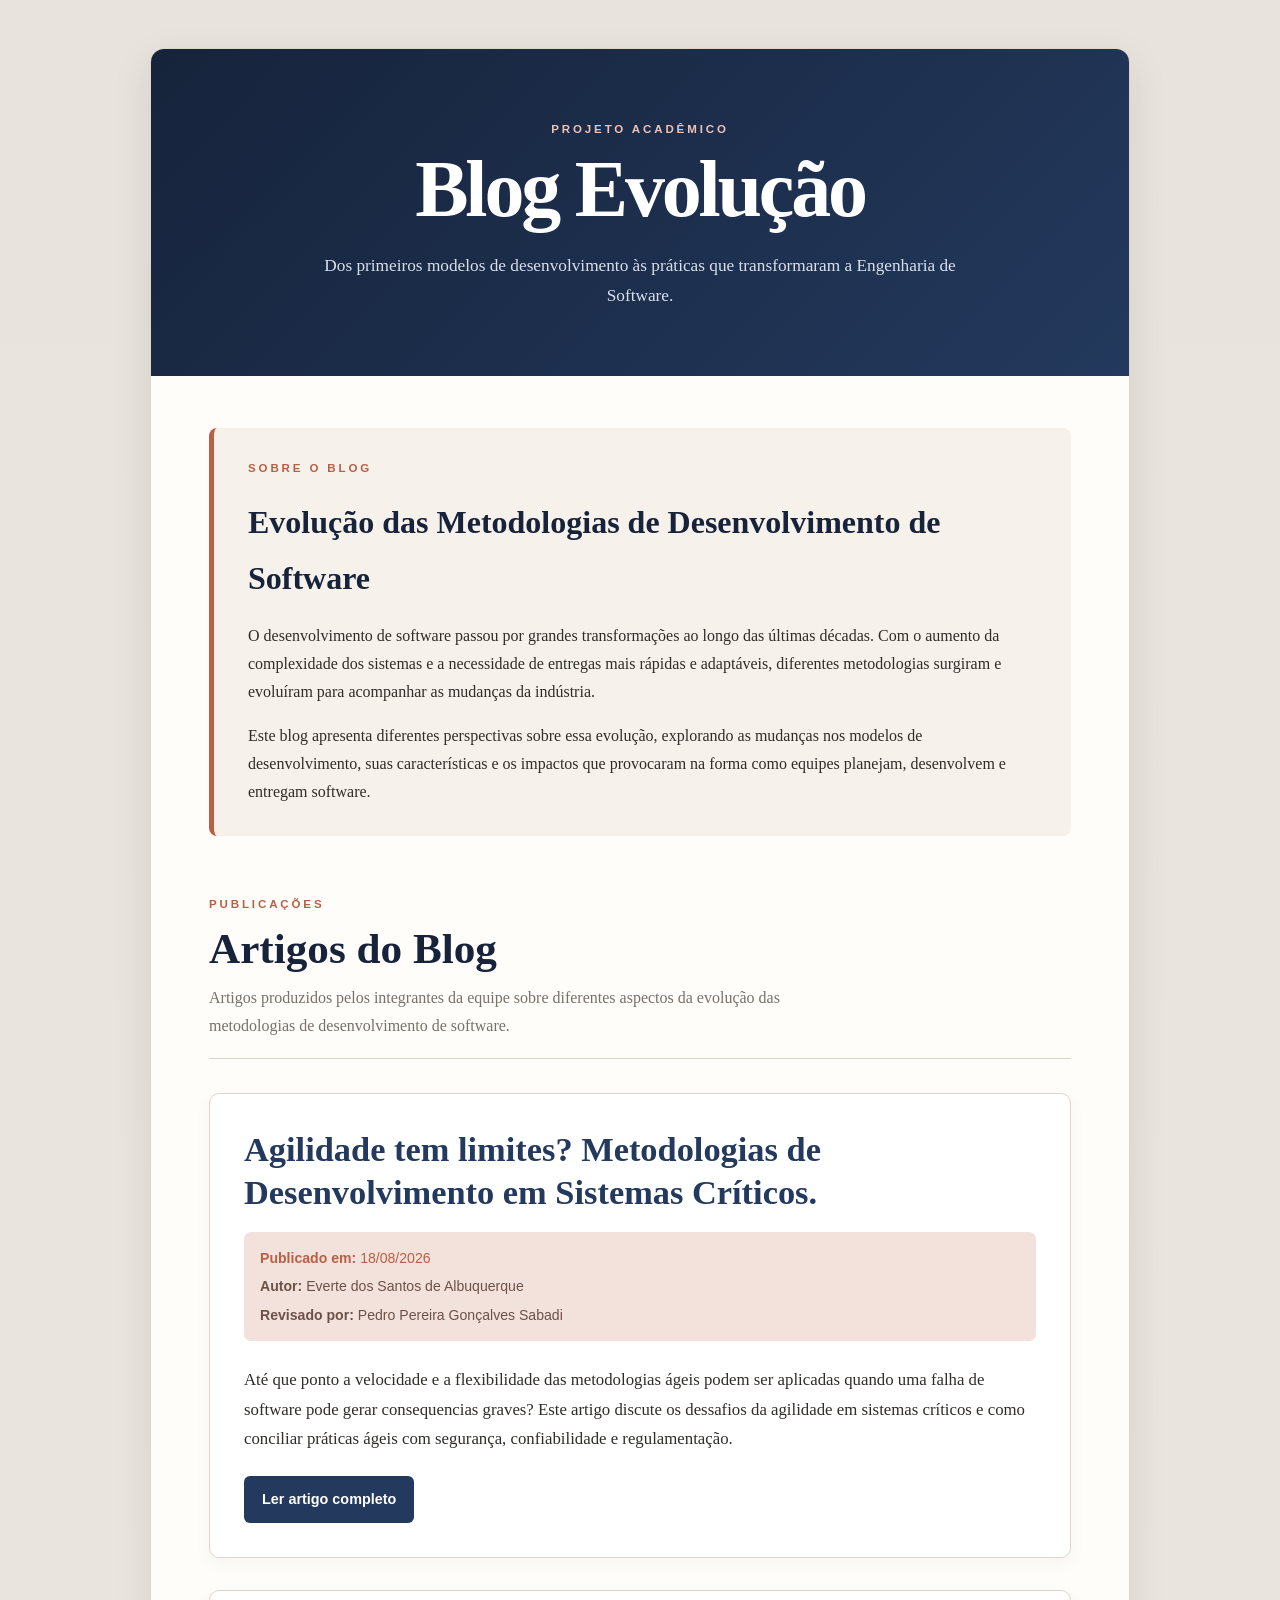
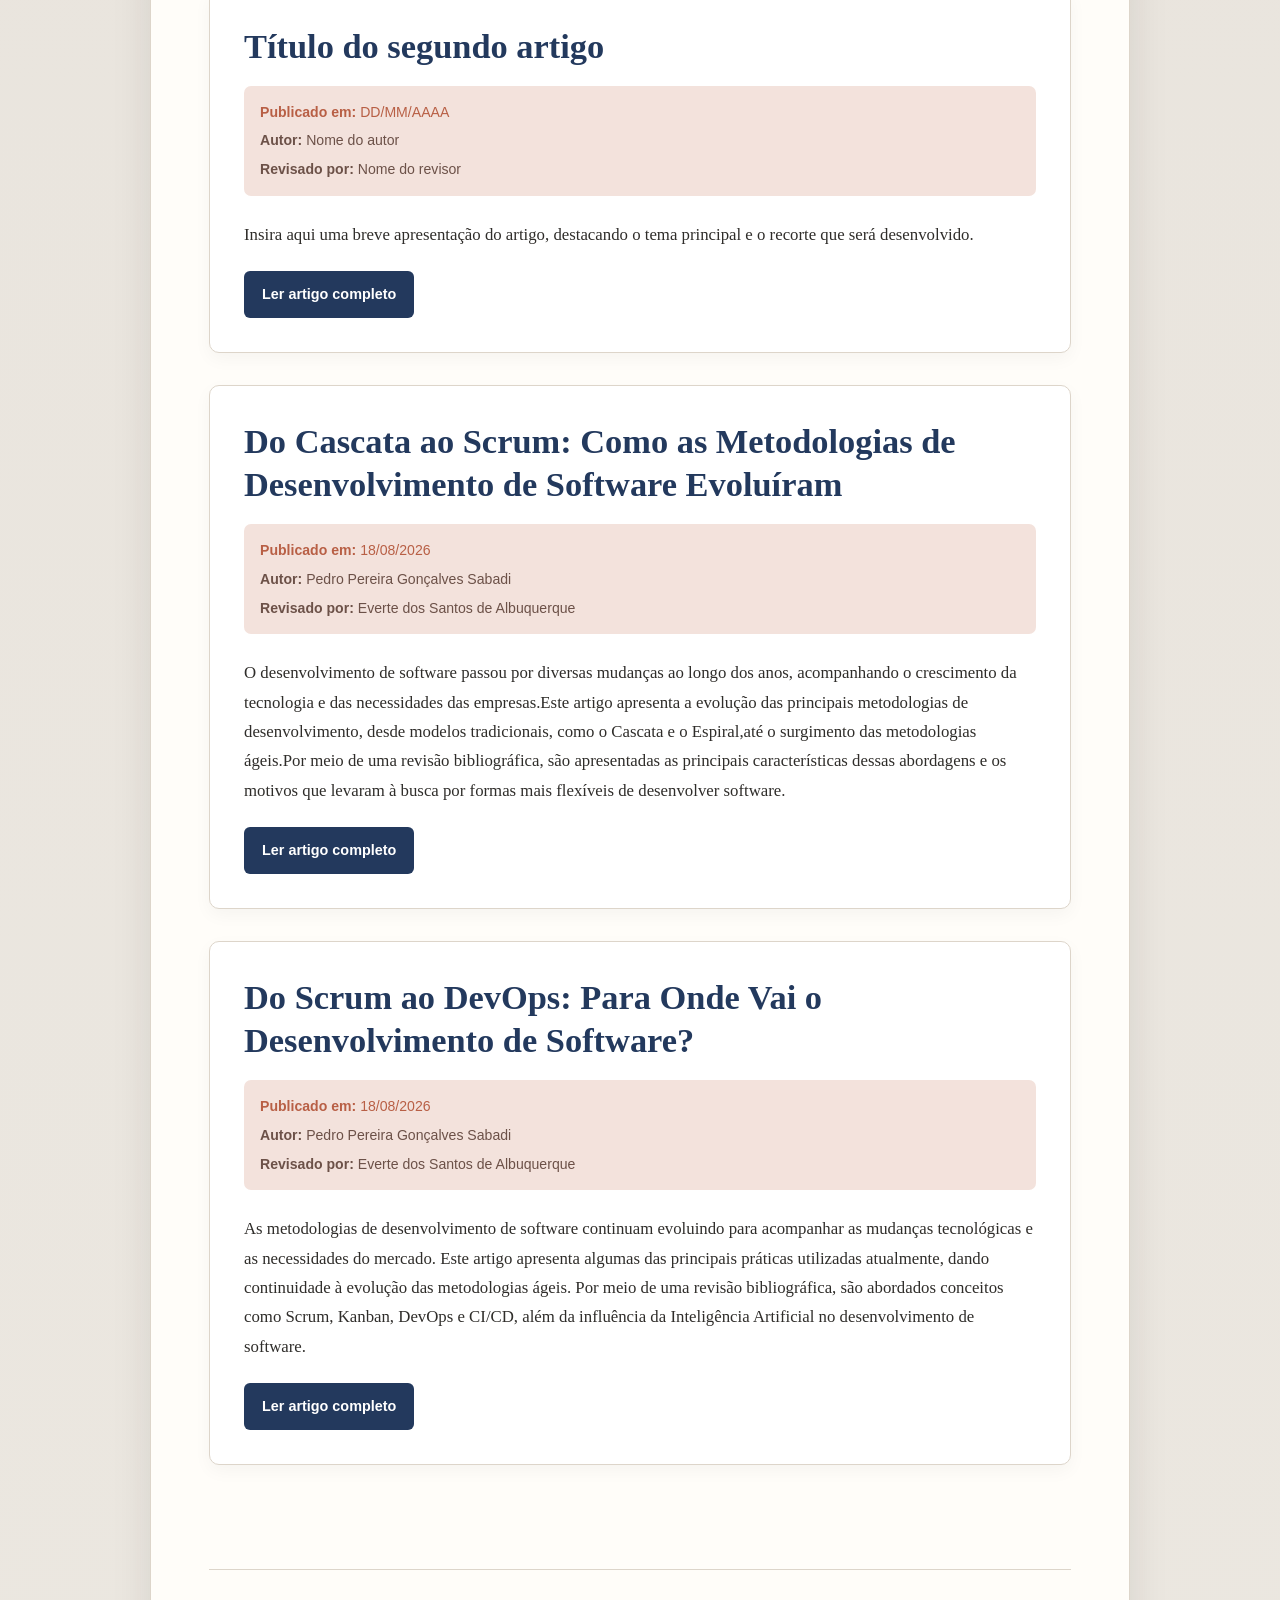
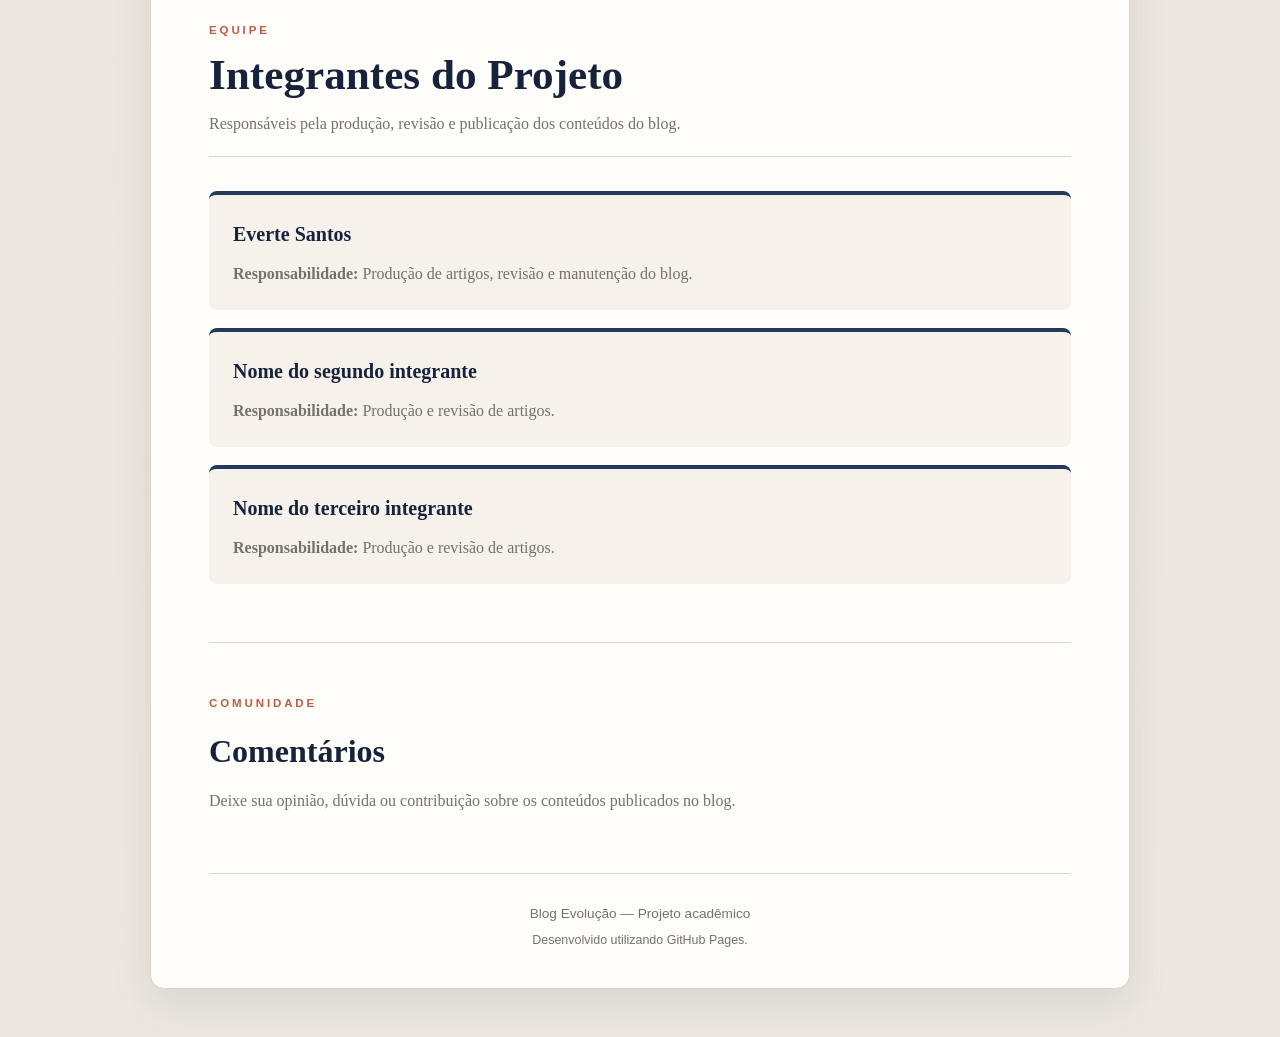
==== commit ffe05bd3: "pt2" ====
--- a/index.html
+++ b/index.html
@@ -536,7 +536,7 @@
              <article class="artigo">
 
                 <h3>
-                    Título do quarto artigo
+                    Do Scrum ao DevOps: Para Onde Vai o Desenvolvimento de Software?
                 </h3>
 
                 <div class="dados-publicacao">
@@ -651,7 +651,7 @@
                             Por isso, principalmente para quem está começando, aprender os fundamentos da programação
                             continua sendo essencial.  
                         </p>
-                        <h4>Kanban: tornando o trabalho mais visual</h4>
+                        <h4>Para onde estamos indo?</h4>
 
                         <p>
                             A evolução das metodologias mostra que o desenvolvimento de software está cada vez mais
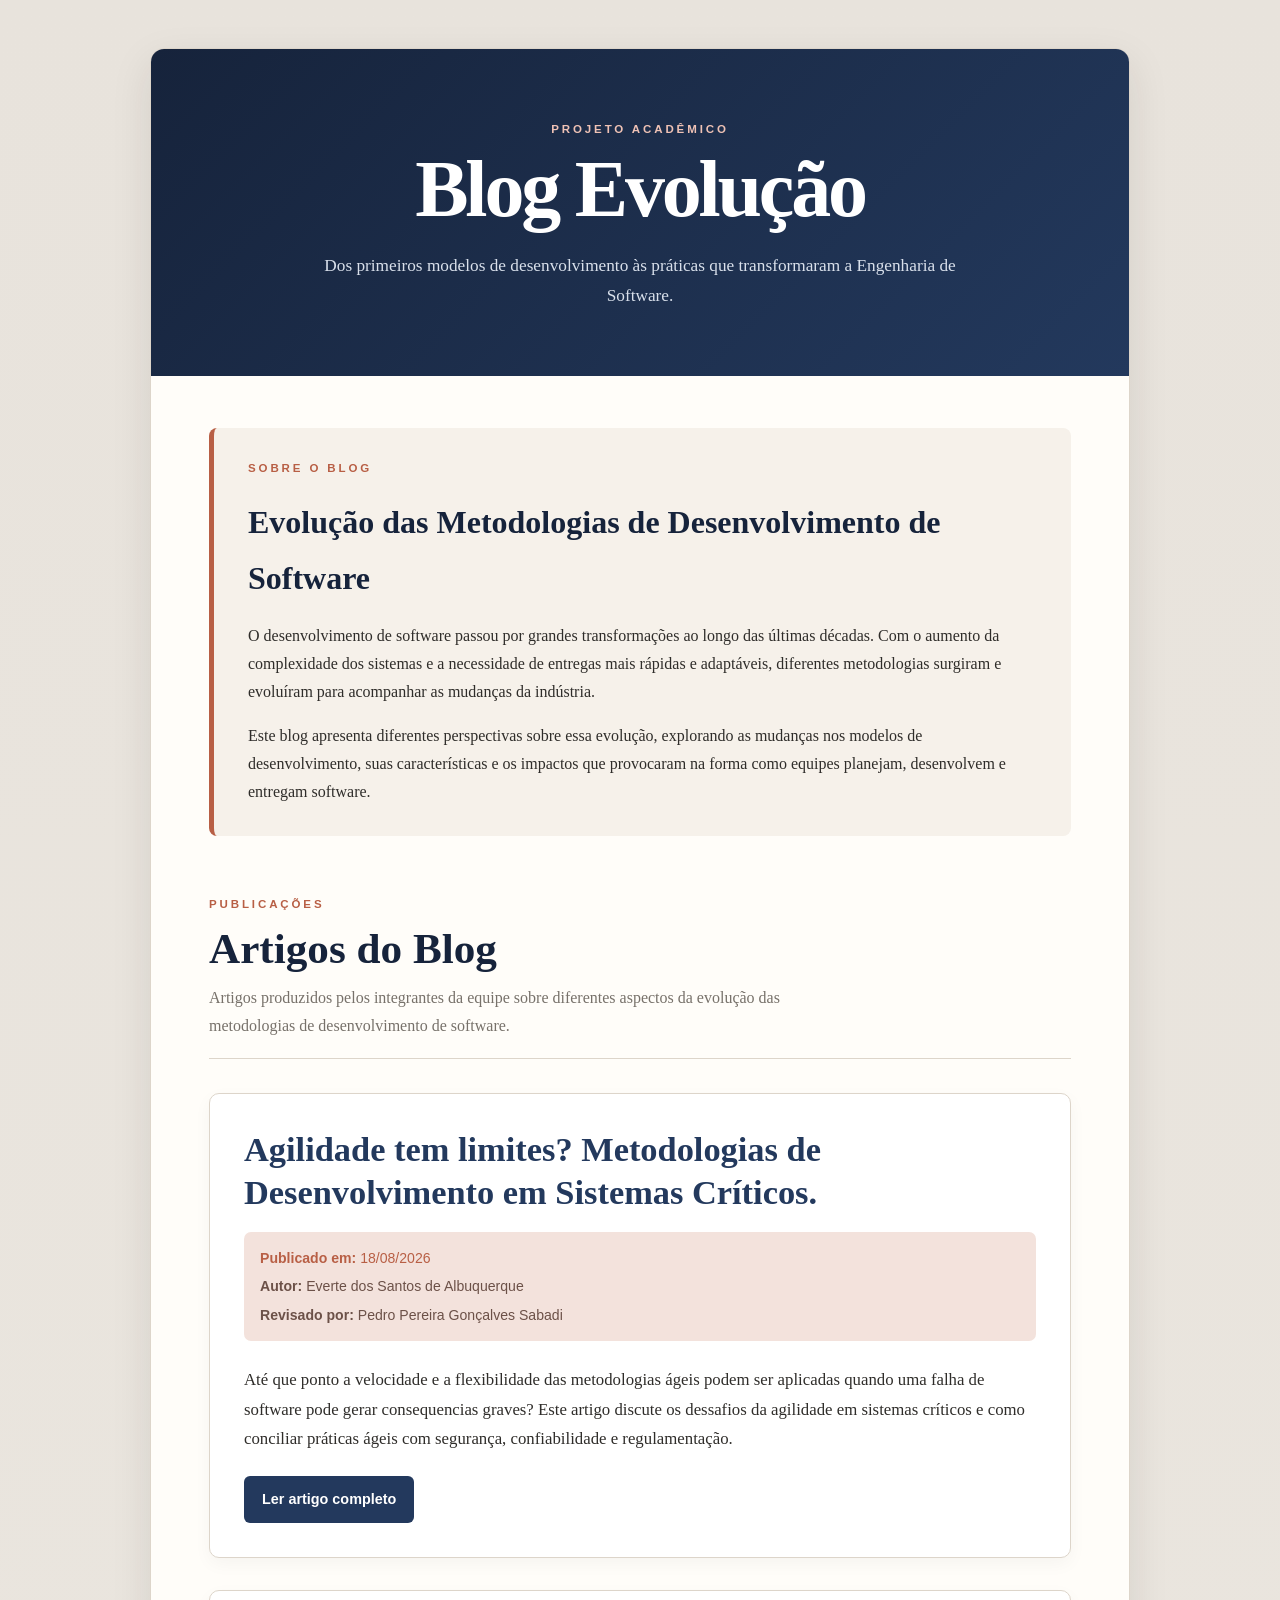
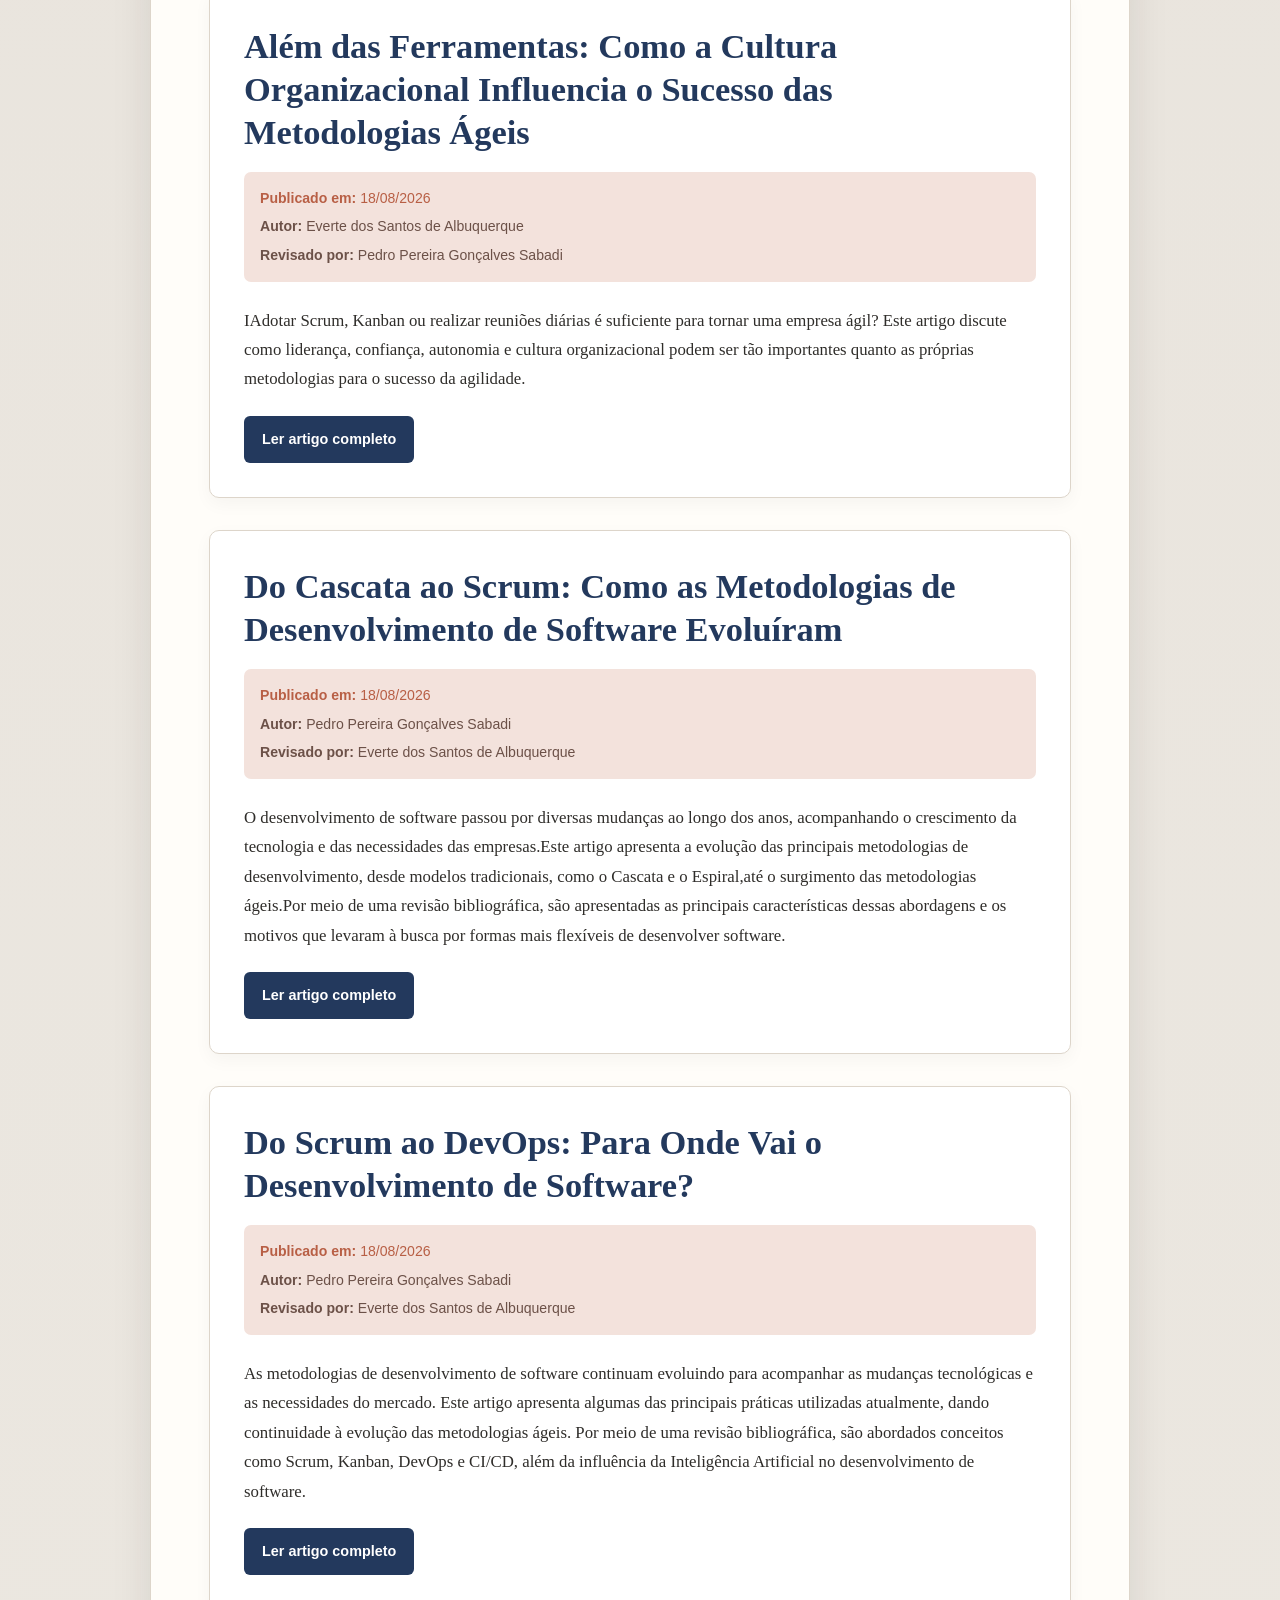
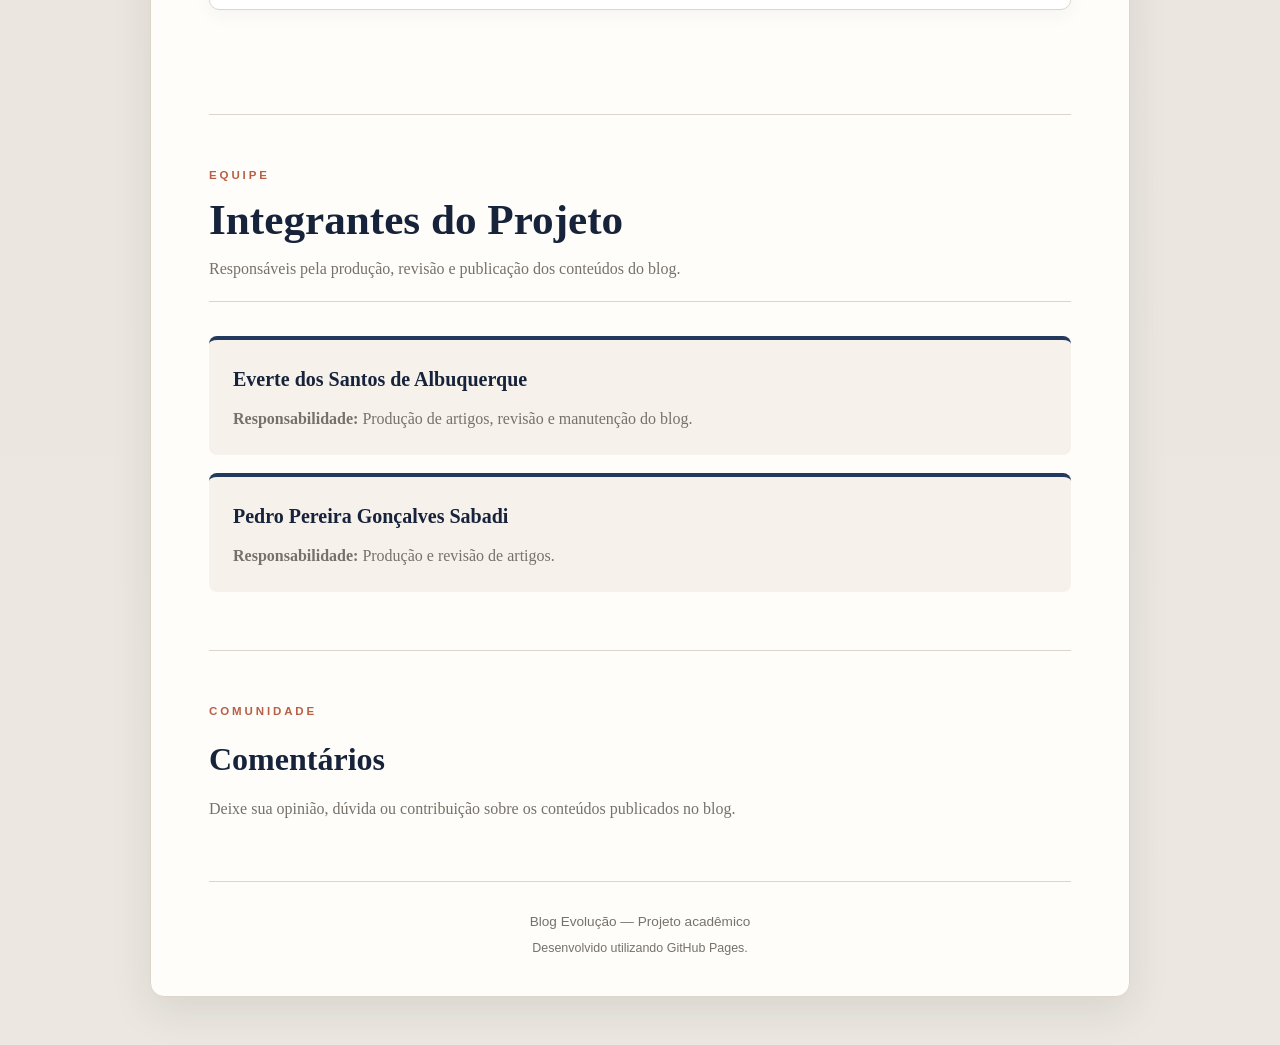
==== commit 8bf47147: "Revise article details and enhance content on agility Updated article content with new title, public" ====
--- a/index.html
+++ b/index.html
@@ -261,31 +261,32 @@
             <article class="artigo">
 
                 <h3>
-                    Título do segundo artigo
+                    Além das Ferramentas: Como a Cultura Organizacional Influencia o Sucesso das Metodologias Ágeis
                 </h3>
 
                 <div class="dados-publicacao">
 
                     <p class="data-publicacao">
                         <strong>Publicado em:</strong>
-                        DD/MM/AAAA
+                        18/08/2026
                     </p>
 
                     <p>
                         <strong>Autor:</strong>
-                        Nome do autor
+                        Everte dos Santos de Albuquerque
                     </p>
 
                     <p>
                         <strong>Revisado por:</strong>
-                        Nome do revisor
+                        Pedro Pereira Gonçalves Sabadi
                     </p>
 
                 </div>
 
                 <p class="resumo-artigo">
-                    Insira aqui uma breve apresentação do artigo, destacando
-                    o tema principal e o recorte que será desenvolvido.
+                    IAdotar Scrum, Kanban ou realizar reuniões diárias é suficiente para tornar uma empresa ágil?
+                    Este artigo discute como liderança, confiança, autonomia e cultura organizacional podem ser tão
+                    importantes quanto as próprias metodologias para o sucesso da agilidade.
                 </p>
 
 
@@ -300,34 +301,77 @@
                         <h4>Introdução</h4>
 
                         <p>
-                            Aqui começa o conteúdo completo do segundo artigo.
-                        </p>
-
-                        <p>
-                            O texto poderá ser organizado utilizando diferentes
-                            subtítulos para facilitar a leitura.
-                        </p>
-
-
-                        <h4>Desenvolvimento</h4>
-
-                        <p>
-                            Nesta área serão apresentadas as discussões,
-                            explicações e análises relacionadas ao tema
-                            desenvolvido pelo autor.
-                        </p>
-
-                        <p>
-                            Também poderão ser utilizados exemplos, listas,
-                            citações e outros elementos.
+                            Quando uma empresa decide adotar metodologias ágeis, algumas mudanças aparecem rapidamente: surgem quadros
+                            Kanan, sprints, reuniões diárias, retrospectivas e novas ferramentas de gerenciamento. Mas será que isso é
+                            suficiente para tornar uma organização realmente ágil?
+
+                            A agilidade também depende da forma como as pessoas se comunicam, tomam decisões, recebem autonomia e lidam
+                            com problemas. Por isso, o sucesso das metodologias ágeis está diretamente relacionado à cultura organizacional.
+                        </p>
+
+                        <h4>Não basta usar Scrum ou Kanban</h4>
+
+                        <p>
+                            Imagine uma equipe que utiliza Scrum, tem reuniões diárias e trabalha com sprints, mas qualquer decisão precisa
+                            passar por vários níveis de aprovação. Os profissionais tem pouca autonomia e erros são tratados procurando culpados.
+                            Apesar de ferramentas ágeis, a cultura continua rígida.
+
+                            O próprio Manifesto Ágil valoriza "indivíduos e interações mais que processos e ferramentas". Mas isso não significa
+                            abandonar processos, mas reconhecer que uma ferramenta pode organizar tarefas, enquanto colaboração, confiança e 
+                            comunicação dependem das pessoas.
+                        </p>
+
+                        <h4>Cultura, confiança e autonomia</h4>
+
+                        <p>
+                            Há uma influência direta entre a maneira que uma equipe trabalha e a cultura organizacional. Em empresas muito centralizadas,
+                            simples decisões podem depender constatemente da aprovação de superires, o que dificulta a autonomia e a adaptação.
+
+                            Um ponto importante é a maneira como os erros são tratados. Metodologias ágeis valorizam a malhoria contínua e o feedback, porém, 
+                            isso se torna difícil quando os profissionais têm medo de reconhecer problemas.
+
+                            Edmondson (1999) relaciona esse aspecto à segurança psicológica, ou seja, à existência de um ambiente no qual as pessoas conseguem
+                            discutir erros, dúvidas e ideias sem receio excessivo das consequências.
+
+                            Um cultura favorável à agilidade, portanto, precisa incentivar comunicação, confiança e aprendizado.
+                        </p>
+
+                        <h4>O papel da liderança</h4>
+
+                        <p>
+                            Ser ágil não significa eliminar a liderança. O que muda é a maneira como ela atua.
+
+                            Em vez de controlar cada atividade, líderes podem estabelecer objetivos, remover obstáculos e oferecer autonomia para que as equipes tomem
+                            determinadas decisões.
+
+                            Rigby, Sutherland e Takeuchi (2016) destacam a expansão da agilidade dentro das organizações também exige mudanças na liderança e na organização
+                            do trabalho.
+
+                            Justamente aí que surge um dos maiores desafios: implementar Scrum pode ser relativamente rápido; mudar uma cultura construída durante anos é muito mais difícil.
+                        </p>
+
+                        <h4>Quando a agilidade vira apenas aparência</h4>
+
+                        <p>
+                            Uma empresa pode realizar dailies, restrospectivas e sprints sem realmente incorporar os princípios ágeis.
+
+                            Se não existe colaboração, se os problemas identificados nunca são resolvidos e se todas as decisões continuam centralizadas,
+                            as práticas acabam se tornando apenas rituais.
+
+                            Por isso, copiar processos de outras empresas não garante os mesmos resultados. Cada organização possui sua própria estrutura, pessoas e cultura.
                         </p>
 
 
                         <h4>Conclusão</h4>
 
                         <p>
-                            A conclusão deverá apresentar uma síntese das ideias
-                            desenvolvidas durante o artigo.
+                            Scrum, Kanban e outras práticas podem melhorar significativamente a organização do desenvolvimento, mas nenhuma ferramenta consegue criar confiança,
+                            colaboração e autonomia sozinha.
+
+                            Uma transformação ágil precisa ir além dos processos e considerar a cultura existente dentro da empresa. Não basta fazer Agile; é necessário criar um ambiente
+                            no qual a agilidade possa realmente funcionar.
+
+                            No fim, uma das ferramentas mais importantes para a agilidade não está instalada em nenhum computador: está na maneira como as pessoas trabalham juntas.
                         </p>
 
                     </div>
@@ -344,16 +388,14 @@
                         <ol>
 
                             <li>
-                                SOBRENOME, Nome.
-                                <em>Título da obra</em>.
-                                Local: Editora, ano.
-                            </li>
-
-                            <li>
-                                SOBRENOME, Nome.
-                                <em>Título da obra ou artigo</em>.
-                                Disponível em: endereço da fonte.
-                                Acesso em: DD mês AAAA.
+                                BECK, Kent et al. Manifesto for Agile Software Development. 2001. Manifesto Ágil
+                            </li>
+
+                            <li>
+                                EDMONDSON, Amy. Psychological Safety and Learning Behavior in Work Teams. Administrative Science Quarterly, v. 44, n. 2, p. 350–383, 1999.
+                            </li>
+                            <li>
+                                RIGBY, Darrell K.; SUTHERLAND, Jeff; TAKEUCHI, Hirotaka. Embracing Agile. Harvard Business Review, v. 94, n. 5, p. 40–50, 2016.
                             </li>
 
                         </ol>
@@ -735,7 +777,7 @@
                 <div class="integrante">
 
                     <h3>
-                        Everte Santos
+                        Everte dos Santos de Albuquerque
                     </h3>
 
                     <p>
@@ -749,21 +791,7 @@
                 <div class="integrante">
 
                     <h3>
-                        Nome do segundo integrante
-                    </h3>
-
-                    <p>
-                        <strong>Responsabilidade:</strong>
-                        Produção e revisão de artigos.
-                    </p>
-
-                </div>
-
-
-                <div class="integrante">
-
-                    <h3>
-                        Nome do terceiro integrante
+                        Pedro Pereira Gonçalves Sabadi
                     </h3>
 
                     <p>
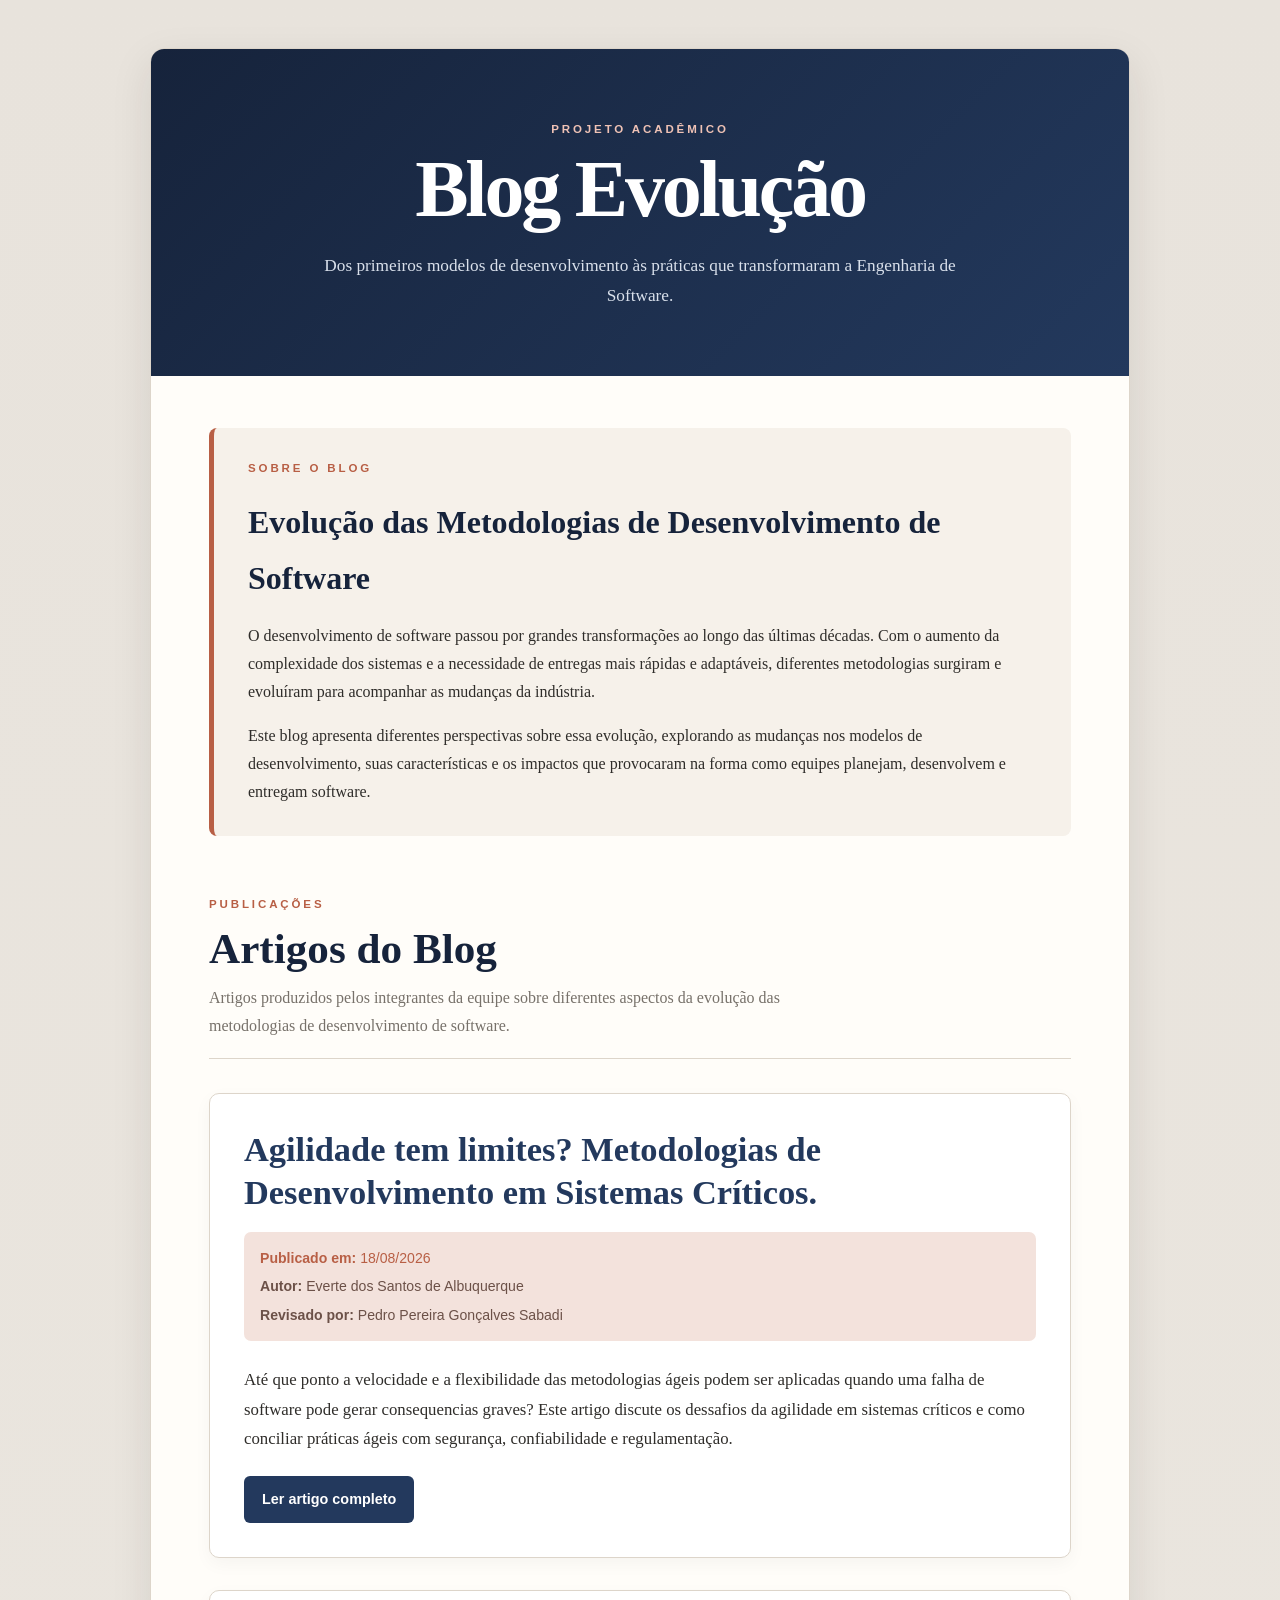
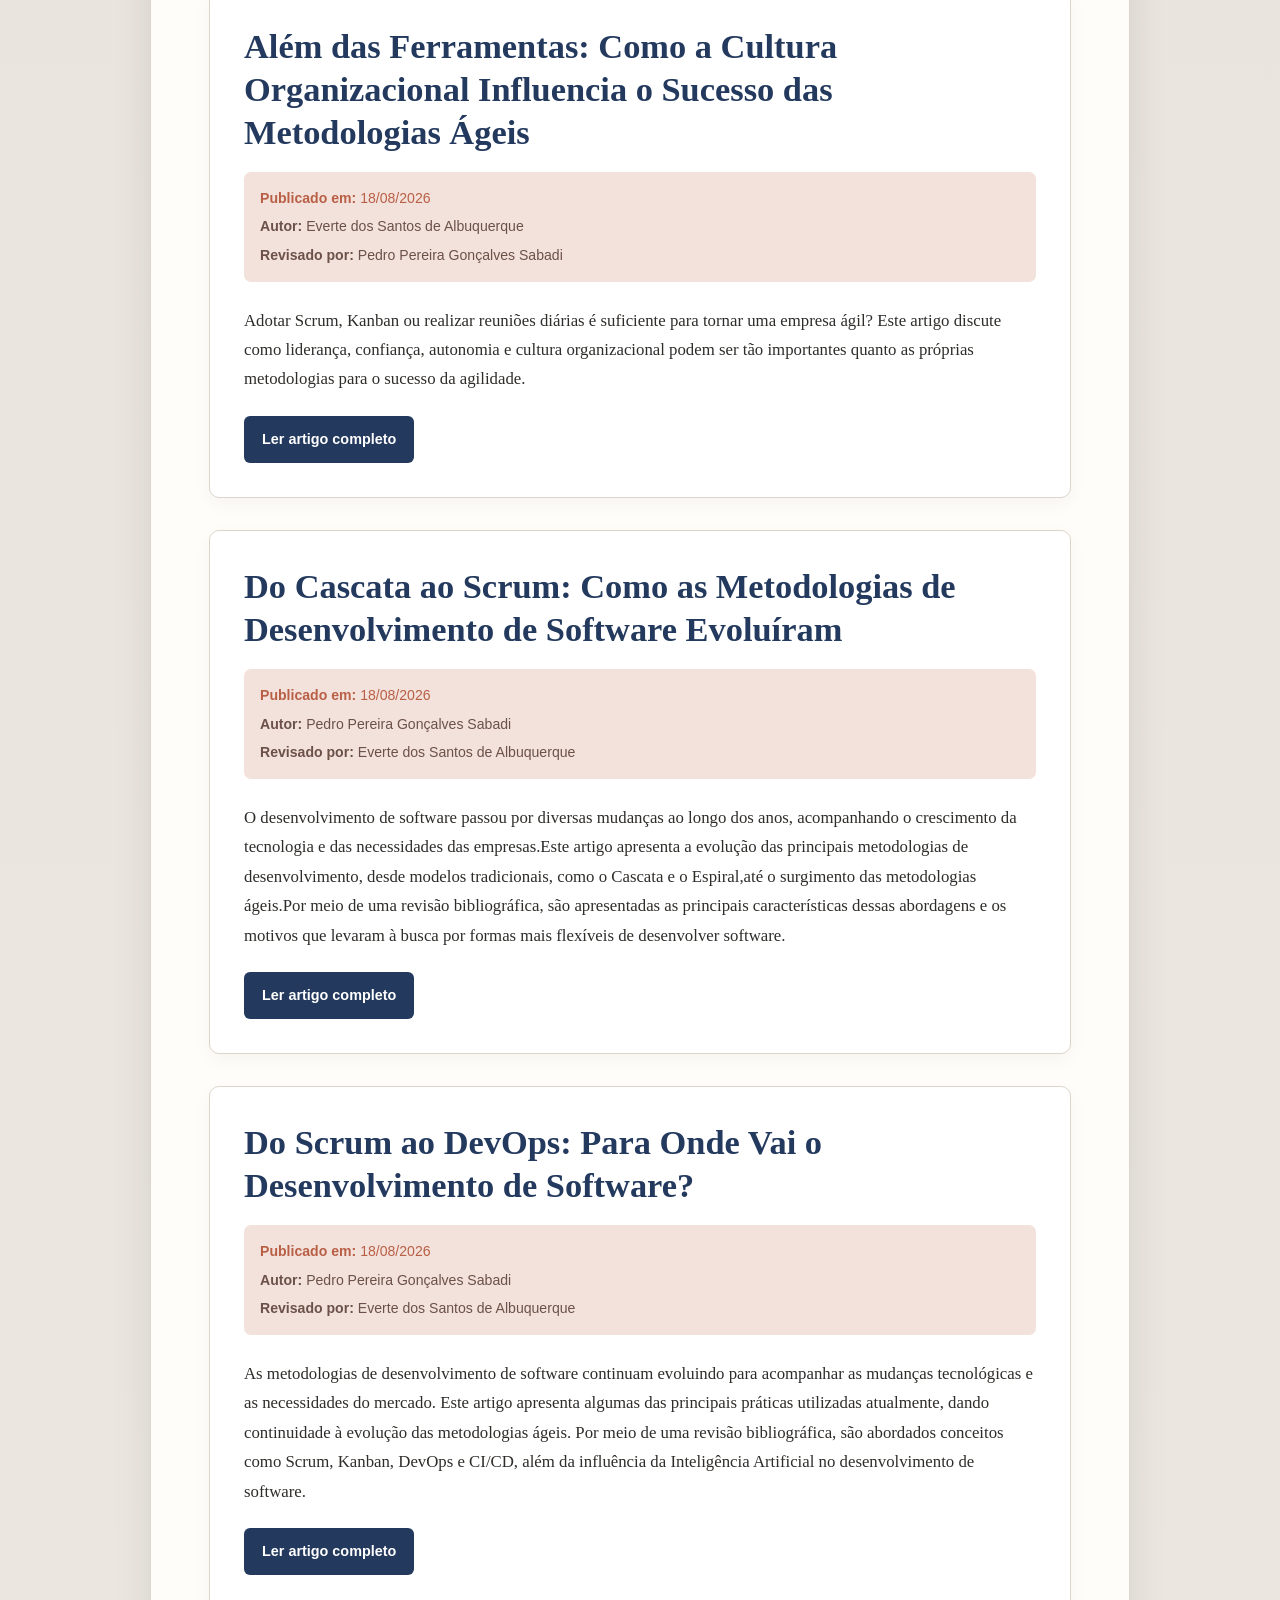
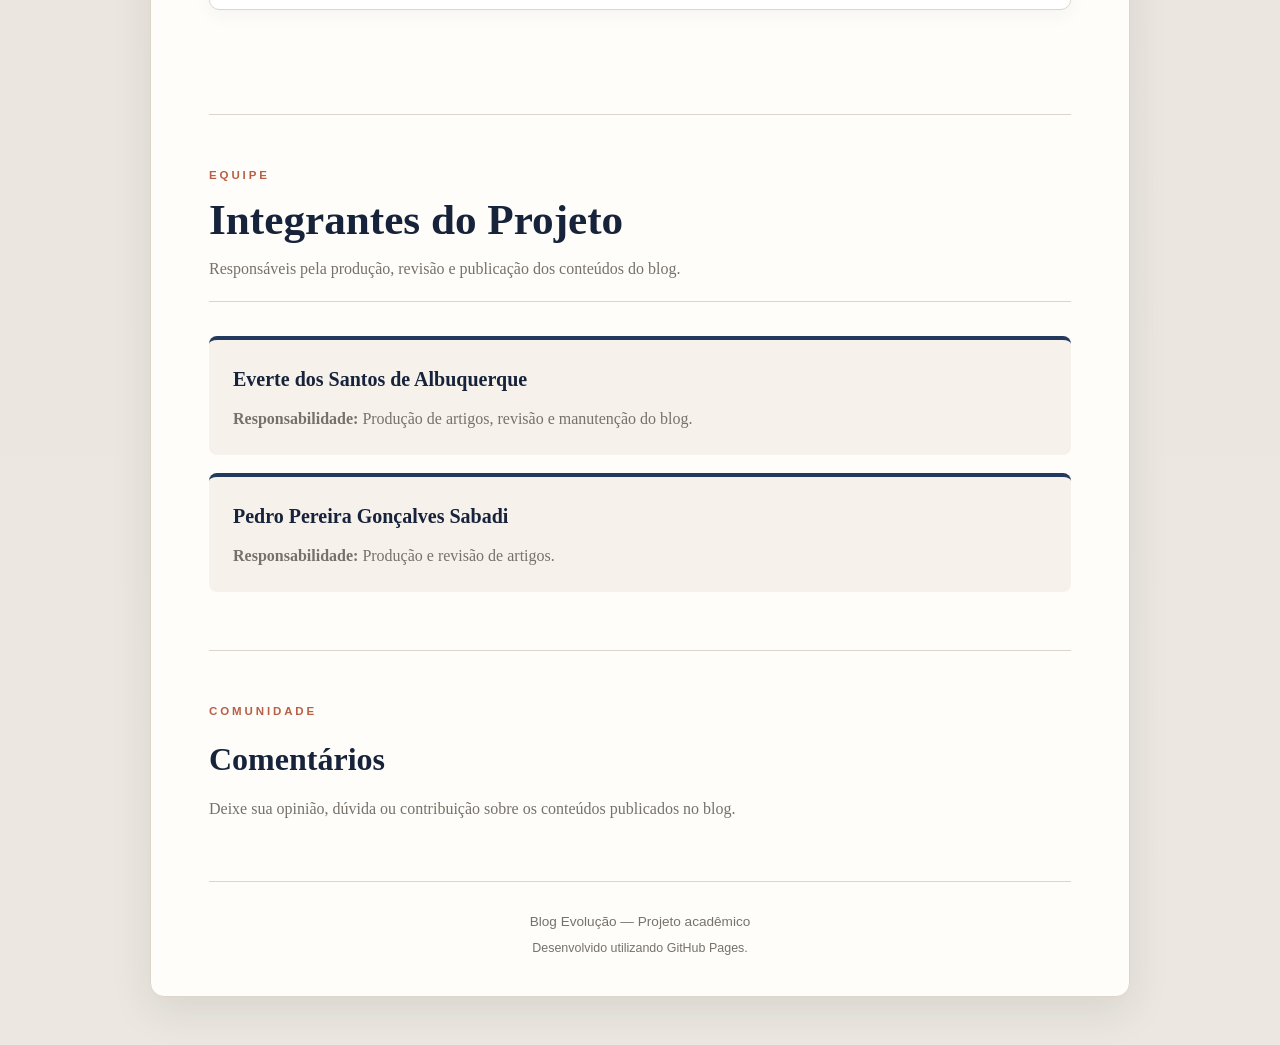
==== commit d2c7fa2c: "Fix typo in article summary paragraph" ====
--- a/index.html
+++ b/index.html
@@ -284,7 +284,7 @@
                 </div>
 
                 <p class="resumo-artigo">
-                    IAdotar Scrum, Kanban ou realizar reuniões diárias é suficiente para tornar uma empresa ágil?
+                    Adotar Scrum, Kanban ou realizar reuniões diárias é suficiente para tornar uma empresa ágil?
                     Este artigo discute como liderança, confiança, autonomia e cultura organizacional podem ser tão
                     importantes quanto as próprias metodologias para o sucesso da agilidade.
                 </p>
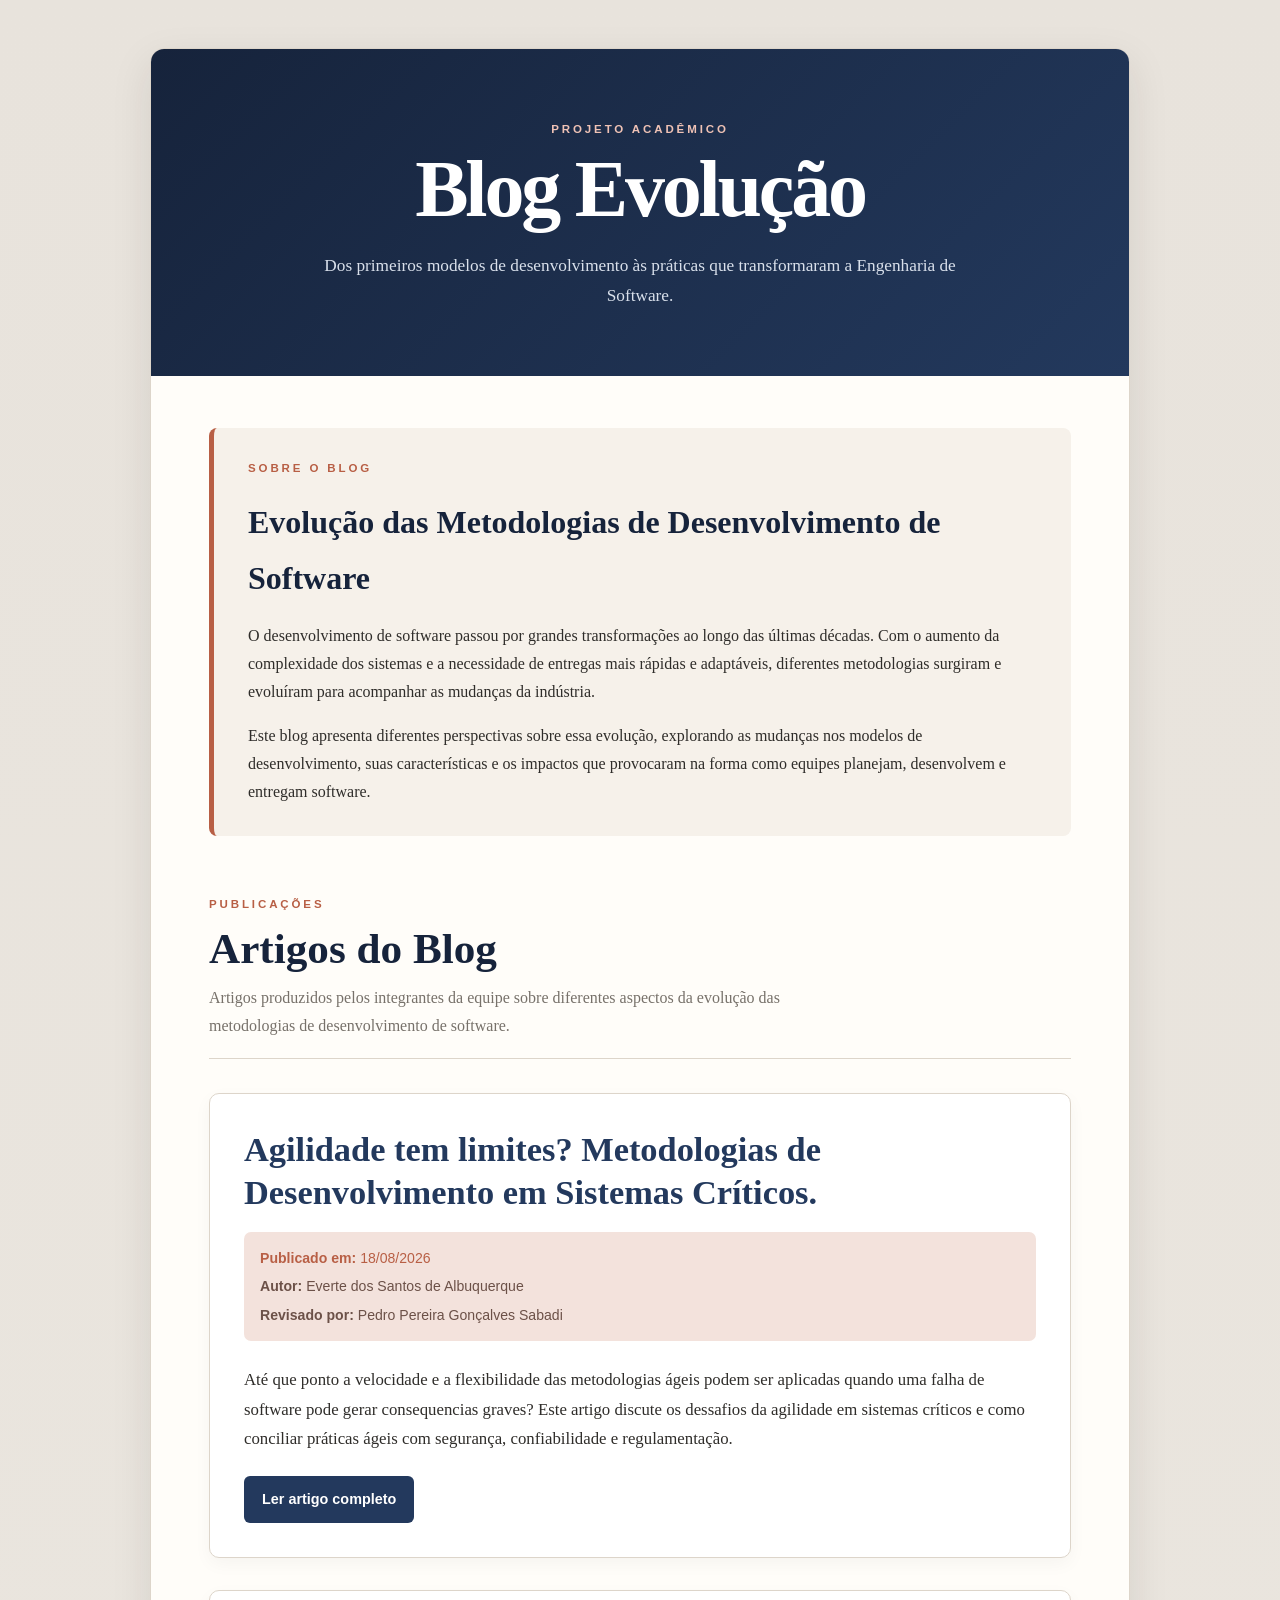
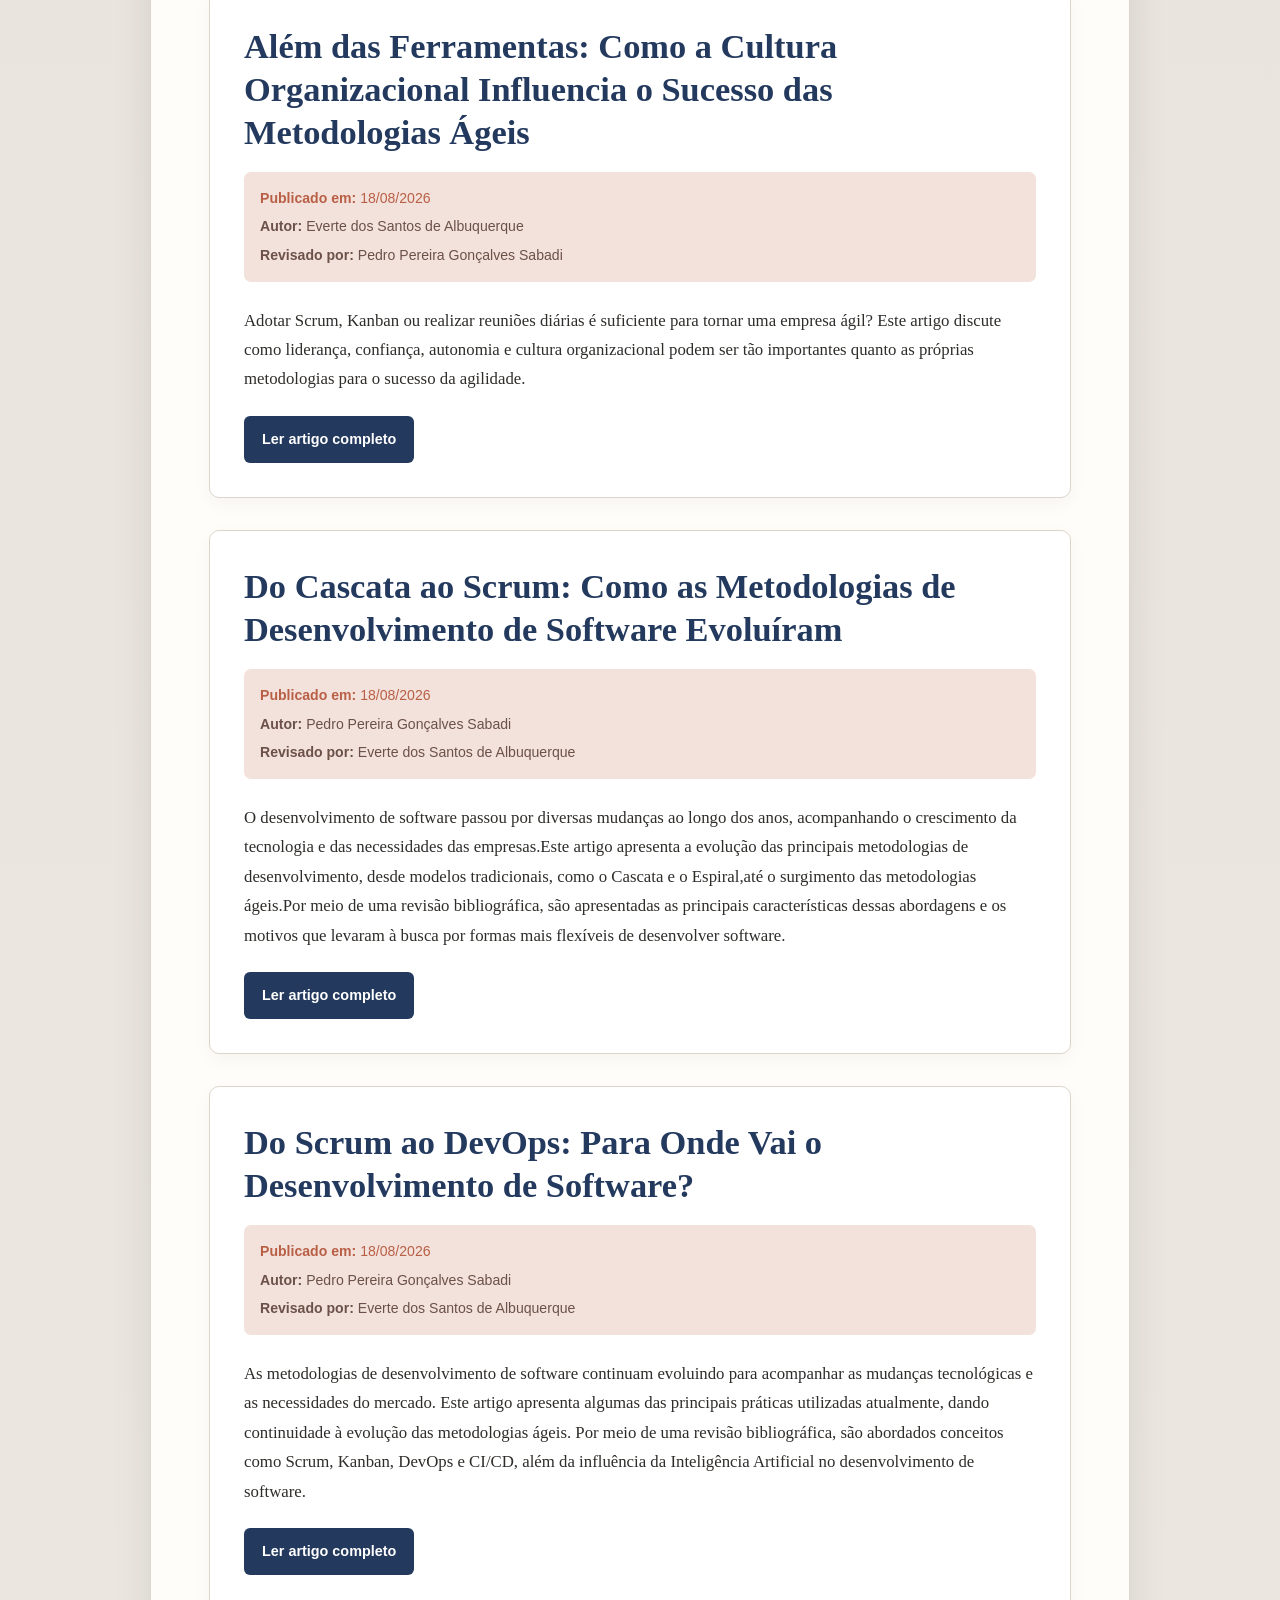
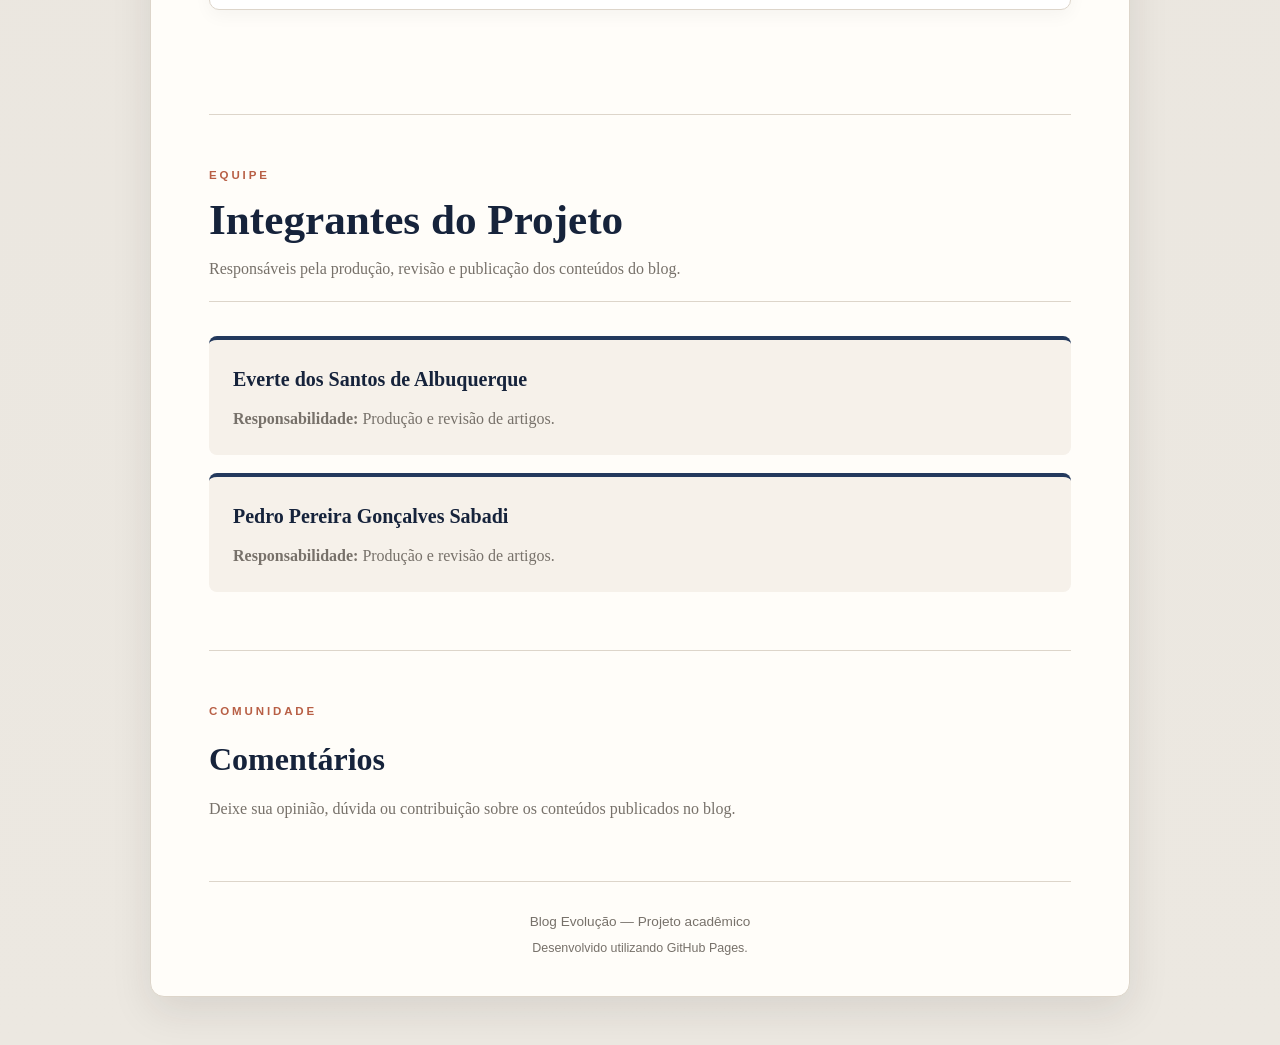
==== commit e0e3c277: "Update job responsibilities in index.html" ====
--- a/index.html
+++ b/index.html
@@ -782,7 +782,7 @@
 
                     <p>
                         <strong>Responsabilidade:</strong>
-                        Produção de artigos, revisão e manutenção do blog.
+                        Produção e revisão de artigos.
                     </p>
 
                 </div>
